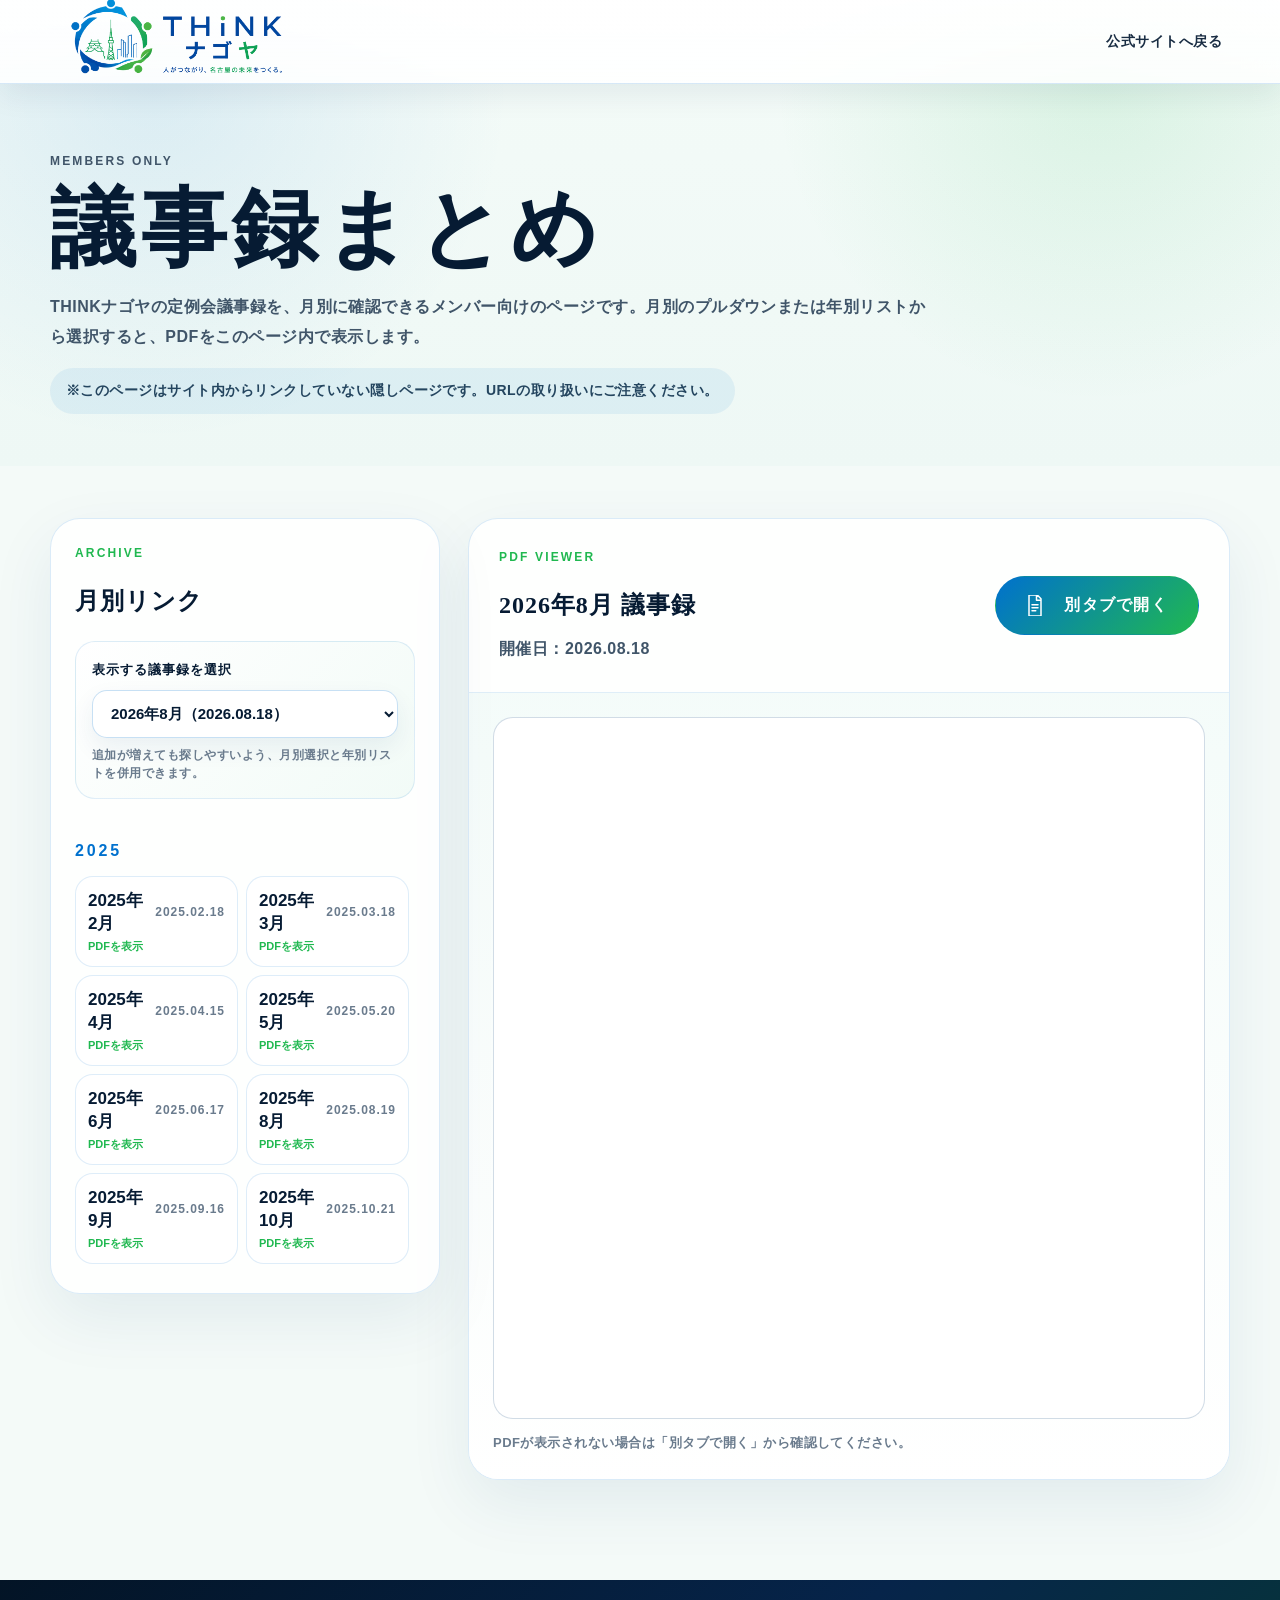
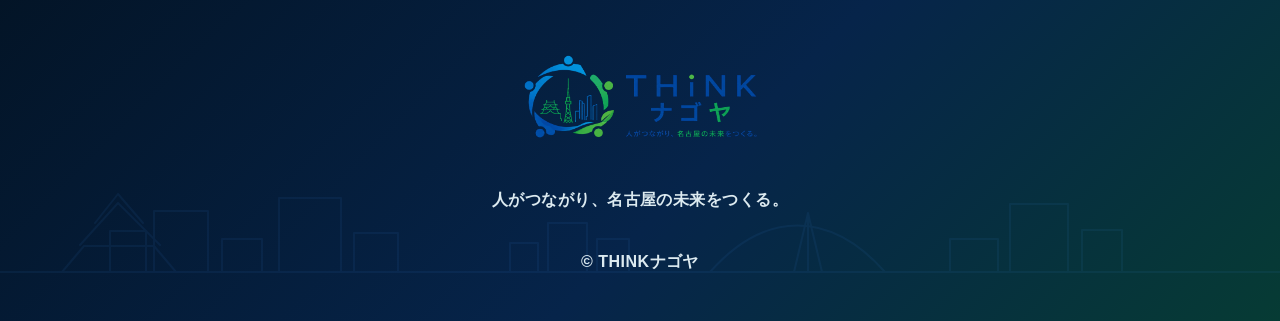
==== members-minutes.html @ 68a004a8 "Add files via upload" ====
<!doctype html>
<html lang="ja">
<head>
  <meta charset="utf-8">
  <meta name="viewport" content="width=device-width, initial-scale=1">
  <title>メンバー専用 議事録まとめ | THINKナゴヤ</title>
  <meta name="description" content="THINKナゴヤ メンバー向けの議事録まとめページです。">
  <meta name="robots" content="noindex, nofollow, noarchive">
  <meta name="format-detection" content="telephone=no">
  <meta name="theme-color" content="#0071ce">
  <link rel="icon" href="assets/img/favicon.png">
  <link rel="apple-touch-icon" href="assets/img/favicon.png">
  <link rel="stylesheet" href="assets/css/style.css">
</head>
<body class="members-minutes-page">
  <header class="site-header" id="top">
    <a href="index.html" class="brand brand--image" aria-label="THINKナゴヤ トップへ">
      <img src="assets/img/logo-horizontal.png" alt="THINKナゴヤ">
    </a>
    <nav class="global-nav global-nav--single" aria-label="メンバー専用ページナビゲーション">
      <a href="index.html">公式サイトへ戻る</a>
    </nav>
  </header>

  <main>
    <section class="minutes-hero section-cream">
      <div class="container">
        <p class="section-kicker">MEMBERS ONLY</p>
        <h1>議事録まとめ</h1>
        <p>THINKナゴヤの定例会議事録を、月別に確認できるメンバー向けのページです。月別のプルダウンまたは年別リストから選択すると、PDFをこのページ内で表示します。</p>
        <p class="minutes-note">※このページはサイト内からリンクしていない隠しページです。URLの取り扱いにご注意ください。</p>
      </div>
    </section>

    <section class="minutes-view section-cream" aria-label="議事録PDF一覧とプレビュー">
      <div class="container minutes-layout">
        <aside class="minutes-sidebar" aria-label="月別議事録リンク">
          <div class="minutes-sidebar__head">
            <p class="section-kicker">ARCHIVE</p>
            <h2>月別リンク</h2>
          </div>
          <div class="minutes-mobile-picker" aria-label="月別議事録選択">
            <label for="minutes-select">表示する議事録を選択</label>
            <select id="minutes-select"></select>
            <p>追加が増えても探しやすいよう、月別選択と年別リストを併用できます。</p>
          </div>
          <div class="minutes-list-scroll"><h2 class="minutes-year">2025</h2><div class="minutes-list"><button class="minutes-card" type="button" data-pdf="assets/docs/minutes/2025-02-think-nagoya-minutes.pdf" data-title="2025年2月" data-date="2025.02.18">
  <span class="minutes-card__month">2025年2月</span>
  <span class="minutes-card__date">2025.02.18</span>
  <span class="minutes-card__cue">PDFを表示</span>
</button><button class="minutes-card" type="button" data-pdf="assets/docs/minutes/2025-03-think-nagoya-minutes.pdf" data-title="2025年3月" data-date="2025.03.18">
  <span class="minutes-card__month">2025年3月</span>
  <span class="minutes-card__date">2025.03.18</span>
  <span class="minutes-card__cue">PDFを表示</span>
</button><button class="minutes-card" type="button" data-pdf="assets/docs/minutes/2025-04-think-nagoya-minutes.pdf" data-title="2025年4月" data-date="2025.04.15">
  <span class="minutes-card__month">2025年4月</span>
  <span class="minutes-card__date">2025.04.15</span>
  <span class="minutes-card__cue">PDFを表示</span>
</button><button class="minutes-card" type="button" data-pdf="assets/docs/minutes/2025-05-think-nagoya-minutes.pdf" data-title="2025年5月" data-date="2025.05.20">
  <span class="minutes-card__month">2025年5月</span>
  <span class="minutes-card__date">2025.05.20</span>
  <span class="minutes-card__cue">PDFを表示</span>
</button><button class="minutes-card" type="button" data-pdf="assets/docs/minutes/2025-06-think-nagoya-minutes.pdf" data-title="2025年6月" data-date="2025.06.17">
  <span class="minutes-card__month">2025年6月</span>
  <span class="minutes-card__date">2025.06.17</span>
  <span class="minutes-card__cue">PDFを表示</span>
</button><button class="minutes-card" type="button" data-pdf="assets/docs/minutes/2025-08-think-nagoya-minutes.pdf" data-title="2025年8月" data-date="2025.08.19">
  <span class="minutes-card__month">2025年8月</span>
  <span class="minutes-card__date">2025.08.19</span>
  <span class="minutes-card__cue">PDFを表示</span>
</button><button class="minutes-card" type="button" data-pdf="assets/docs/minutes/2025-09-think-nagoya-minutes.pdf" data-title="2025年9月" data-date="2025.09.16">
  <span class="minutes-card__month">2025年9月</span>
  <span class="minutes-card__date">2025.09.16</span>
  <span class="minutes-card__cue">PDFを表示</span>
</button><button class="minutes-card" type="button" data-pdf="assets/docs/minutes/2025-10-think-nagoya-minutes.pdf" data-title="2025年10月" data-date="2025.10.21">
  <span class="minutes-card__month">2025年10月</span>
  <span class="minutes-card__date">2025.10.21</span>
  <span class="minutes-card__cue">PDFを表示</span>
</button><button class="minutes-card" type="button" data-pdf="assets/docs/minutes/2025-11-think-nagoya-minutes.pdf" data-title="2025年11月" data-date="2025.11.18">
  <span class="minutes-card__month">2025年11月</span>
  <span class="minutes-card__date">2025.11.18</span>
  <span class="minutes-card__cue">PDFを表示</span>
</button><button class="minutes-card" type="button" data-pdf="assets/docs/minutes/2025-12-think-nagoya-minutes.pdf" data-title="2025年12月" data-date="2025.12.16">
  <span class="minutes-card__month">2025年12月</span>
  <span class="minutes-card__date">2025.12.16</span>
  <span class="minutes-card__cue">PDFを表示</span>
</button></div><h2 class="minutes-year">2026</h2><div class="minutes-list"><button class="minutes-card" type="button" data-pdf="assets/docs/minutes/2026-02-think-nagoya-minutes.pdf" data-title="2026年2月" data-date="2026.02.17">
  <span class="minutes-card__month">2026年2月</span>
  <span class="minutes-card__date">2026.02.17</span>
  <span class="minutes-card__cue">PDFを表示</span>
</button><button class="minutes-card" type="button" data-pdf="assets/docs/minutes/2026-03-think-nagoya-minutes.pdf" data-title="2026年3月" data-date="2026.03.17">
  <span class="minutes-card__month">2026年3月</span>
  <span class="minutes-card__date">2026.03.17</span>
  <span class="minutes-card__cue">PDFを表示</span>
</button><button class="minutes-card" type="button" data-pdf="assets/docs/minutes/2026-04-think-nagoya-minutes.pdf" data-title="2026年4月" data-date="2026.04.21">
  <span class="minutes-card__month">2026年4月</span>
  <span class="minutes-card__date">2026.04.21</span>
  <span class="minutes-card__cue">PDFを表示</span>
</button><button class="minutes-card" type="button" data-pdf="assets/docs/minutes/2026-05-think-nagoya-minutes.pdf" data-title="2026年5月" data-date="2026.05.19">
  <span class="minutes-card__month">2026年5月</span>
  <span class="minutes-card__date">2026.05.19</span>
  <span class="minutes-card__cue">PDFを表示</span>
</button><button class="minutes-card" type="button" data-pdf="assets/docs/minutes/2026-06-think-nagoya-minutes.pdf" data-title="2026年6月" data-date="2026.06.16">
  <span class="minutes-card__month">2026年6月</span>
  <span class="minutes-card__date">2026.06.16</span>
  <span class="minutes-card__cue">PDFを表示</span>
</button><button class="minutes-card" type="button" data-pdf="assets/docs/minutes/2026-07-think-nagoya-minutes.pdf" data-title="2026年7月" data-date="2026.07.21">
  <span class="minutes-card__month">2026年7月</span>
  <span class="minutes-card__date">2026.07.21</span>
  <span class="minutes-card__cue">PDFを表示</span>
</button><button class="minutes-card is-active" type="button" data-pdf="assets/docs/minutes/2026-08-think-nagoya-minutes.pdf" data-title="2026年8月" data-date="2026.08.18">
  <span class="minutes-card__month">2026年8月</span>
  <span class="minutes-card__date">2026.08.18</span>
  <span class="minutes-card__cue">PDFを表示</span>
</button></div></div>
        </aside>

        <section class="minutes-reader" aria-label="議事録PDFプレビュー">
          <div class="minutes-reader__head">
            <div>
              <p class="section-kicker">PDF VIEWER</p>
              <h2 id="minutes-current-title">2026年8月 議事録</h2>
              <p id="minutes-current-date">開催日：2026.08.18</p>
            </div>
            <a class="btn btn-navy btn-pdf" id="minutes-open-pdf" href="assets/docs/minutes/2026-08-think-nagoya-minutes.pdf" target="_blank" rel="noopener">別タブで開く</a>
          </div>
          <div class="minutes-pdf-frame">
            <iframe id="minutes-pdf" src="assets/docs/minutes/2026-08-think-nagoya-minutes.pdf#toolbar=1&navpanes=0&view=FitH" title="2026年8月 議事録PDF" loading="lazy"></iframe>
            <p class="minutes-pdf-frame__fallback">PDFが表示されない場合は「別タブで開く」から確認してください。</p>
          </div>
        </section>
      </div>
    </section>
  </main>

  <footer class="footer footer--centered">
    <div class="container footer__center">
      <a href="index.html" class="brand brand--image brand--footer"><img src="assets/img/logo-horizontal.png" alt="THINKナゴヤ"></a>
      <p class="footer__tagline">人がつながり、名古屋の未来をつくる。</p>
      <p class="footer__copy">© THINKナゴヤ</p>
    </div>
  </footer>

  <script>
    (() => {
      const cards = document.querySelectorAll('.minutes-card');
      const frame = document.getElementById('minutes-pdf');
      const title = document.getElementById('minutes-current-title');
      const date = document.getElementById('minutes-current-date');
      const openLink = document.getElementById('minutes-open-pdf');
      const select = document.getElementById('minutes-select');
      const cardArray = Array.from(cards);

      if (select) {
        cardArray.forEach((card, index) => {
          const option = document.createElement('option');
          option.value = String(index);
          option.textContent = `${card.dataset.title}（${card.dataset.date}）`;
          select.appendChild(option);
        });
      }

      const activate = (card, updateHash = true, scrollToReader = false) => {
        const pdf = card.dataset.pdf;
        const label = card.dataset.title;
        const meetingDate = card.dataset.date;
        cards.forEach((item) => item.classList.remove('is-active'));
        card.classList.add('is-active');
        title.textContent = `${label} 議事録`;
        date.textContent = `開催日：${meetingDate}`;
        frame.src = `${pdf}#toolbar=1&navpanes=0&view=FitH`;
        frame.title = `${label} 議事録PDF`;
        openLink.href = pdf;
        if (select) select.value = String(cardArray.indexOf(card));
        if (updateHash) {
          const key = pdf.match(/(\d{4}-\d{2})/)?.[1] || '';
          if (key) history.replaceState(null, '', `#${key}`);
        }
        if (scrollToReader && window.matchMedia('(max-width: 640px)').matches) {
          document.querySelector('.minutes-reader')?.scrollIntoView({ behavior: 'smooth', block: 'start' });
        }
      };

      cards.forEach((card) => {
        card.addEventListener('click', () => activate(card));
      });

      if (select) {
        select.addEventListener('change', () => {
          const target = cardArray[Number(select.value)];
          if (target) activate(target, true, true);
        });
      }

      const hash = location.hash.replace('#', '');
      if (hash) {
        const target = cardArray.find((card) => card.dataset.pdf.includes(hash));
        if (target) activate(target, false);
      } else {
        const active = document.querySelector('.minutes-card.is-active');
        if (active && select) select.value = String(cardArray.indexOf(active));
      }
    })();
  </script>
</body>
</html>
---- assets/css/style.css ----
:root{
  --navy:#0B1F33;
  --navy-2:#071828;
  --cream:#F7F4EC;
  --paper:#FFFCF4;
  --gold:#C7A45D;
  --gold-2:#A77A31;
  --blue:#1E88A8;
  --green:#3E8F73;
  --ink:#12263A;
  --muted:#637181;
  --line:rgba(199,164,93,.34);
  --shadow:0 24px 70px rgba(11,31,51,.12);
  --radius:22px;
  --font-ja:"Hiragino Mincho ProN","Yu Mincho",YuMincho,"Noto Serif JP",serif;
  --font-sans:"Inter","Hiragino Kaku Gothic ProN","Yu Gothic",Meiryo,sans-serif;
}
*{box-sizing:border-box}
html{scroll-behavior:smooth}
body{margin:0;background:var(--cream);color:var(--ink);font-family:var(--font-sans);line-height:1.8;letter-spacing:.03em;text-rendering:optimizeLegibility}
a{color:inherit;text-decoration:none}img{max-width:100%;display:block}.container{width:min(1180px,calc(100% - 48px));margin-inline:auto}.site-header{position:fixed;top:0;left:0;right:0;z-index:50;height:78px;display:flex;align-items:center;justify-content:space-between;padding:0 clamp(22px,5vw,58px);color:#fff;background:linear-gradient(180deg,rgba(7,24,40,.94),rgba(7,24,40,.72));backdrop-filter:blur(16px);border-bottom:1px solid rgba(199,164,93,.42)}.brand{display:inline-flex;align-items:baseline;gap:4px;font-weight:800;letter-spacing:.08em}.brand__main{font-size:28px}.brand__sub{font-size:25px}.brand--footer .brand__main{font-size:28px}.brand--footer .brand__sub{font-size:25px}.global-nav{display:flex;align-items:center;gap:34px;font-weight:700;font-size:14px}.global-nav a{position:relative;opacity:.92}.global-nav a::after{content:"";position:absolute;left:0;right:0;bottom:-10px;height:1px;background:var(--gold);transform:scaleX(0);transform-origin:left;transition:.3s ease}.global-nav a:hover::after{transform:scaleX(1)}.nav-toggle{display:none;background:none;border:0;padding:0;width:38px;height:30px}.nav-toggle span{display:block;height:2px;background:#fff;margin:7px 0;transition:.3s}.section-dark{background:var(--navy);color:#fff}.section-cream{background:var(--cream)}.hero{position:relative;min-height:720px;display:grid;align-items:center;overflow:hidden;padding-top:78px}.hero::before{content:"";position:absolute;inset:0;background:radial-gradient(circle at 74% 30%,rgba(30,136,168,.25),transparent 34%),linear-gradient(90deg,rgba(7,24,40,.95) 0%,rgba(7,24,40,.86) 38%,rgba(7,24,40,.62) 100%);z-index:1}.hero__visual{position:absolute;inset:80px 0 0 22%;background:url(../img/hero-city.svg) center right/cover no-repeat;opacity:.92;filter:drop-shadow(0 30px 60px rgba(0,0,0,.28))}.hero__inner{position:relative;z-index:2;padding:92px 0 112px}.eyebrow,.section-kicker{color:var(--gold);font-weight:800;letter-spacing:.18em;font-size:12px;text-transform:uppercase;margin:0 0 16px}.hero h1{font-family:var(--font-ja);font-size:clamp(48px,7vw,92px);line-height:1.18;letter-spacing:.08em;margin:0 0 28px;text-shadow:0 10px 40px rgba(0,0,0,.35)}.hero__lead{max-width:640px;color:#E7F0F5;font-weight:700;font-size:17px;margin:0 0 36px}.hero__actions{display:flex;flex-wrap:wrap;gap:18px}.btn{display:inline-flex;align-items:center;justify-content:center;gap:20px;border-radius:6px;min-height:58px;padding:14px 30px;font-weight:800;letter-spacing:.08em;border:1px solid transparent;transition:transform .25s ease,box-shadow .25s ease,background .25s ease}.btn:hover{transform:translateY(-2px);box-shadow:0 18px 38px rgba(0,0,0,.18)}.btn-gold{background:linear-gradient(135deg,#DDBA67,#B98D3F);color:#fff;border-color:rgba(255,255,255,.2)}.btn-outline{color:#fff;border-color:rgba(255,255,255,.45);background:rgba(255,255,255,.03)}.btn-navy{background:var(--navy);color:#fff}.btn-light{background:#fff;color:var(--navy);border-color:rgba(199,164,93,.35)}.about{position:relative;padding:92px 0 64px;overflow:hidden}.about__grid{display:grid;grid-template-columns:1fr 1.06fr;gap:72px;align-items:center}.section-copy h2,.section-heading h2,.contact h2{font-family:var(--font-ja);font-size:clamp(32px,4vw,50px);line-height:1.35;letter-spacing:.07em;margin:0 0 28px;color:var(--navy)}.section-copy p:not(.section-kicker){font-size:17px;margin:0 0 18px;font-weight:600;color:#22384C}.about__diagram{filter:drop-shadow(var(--shadow))}.city-line{width:100%;max-width:1300px;margin:34px auto 0;opacity:.95}.section-heading{text-align:center;margin-bottom:42px;position:relative}.section-heading h2{margin-bottom:0}.section-heading::before,.section-heading::after{content:"";display:inline-block;width:180px;height:1px;background:var(--line);vertical-align:middle;margin:0 28px 12px}.section-heading .section-kicker{display:block}.section-heading--left{text-align:left;margin-bottom:24px}.section-heading--left::before,.section-heading--left::after{display:none}.section-heading--left h2{font-size:36px}.card-grid{display:grid;gap:24px}.card-grid--4{grid-template-columns:repeat(4,1fr)}.card-grid--3{grid-template-columns:repeat(3,1fr)}.issues,.assets,.proposal{padding:58px 0}.issue-card,.asset-card,.theme-card,.report-card,.member-tile,.download-panel{background:rgba(255,252,244,.82);border:1px solid rgba(199,164,93,.28);box-shadow:0 14px 42px rgba(11,31,51,.06)}.issue-card{min-height:230px;border-radius:16px;padding:34px 26px;text-align:center}.issue-card h3,.asset-card h3,.theme-card h3,.report-card h3{font-size:20px;line-height:1.5;margin:18px 0 8px;color:var(--navy);font-weight:900}.issue-card p,.asset-card p,.report-card p,.download-panel p,.member-note{color:#4E5E6F;font-weight:600;margin:0}.icon{width:68px;height:68px;margin:0 auto;border-radius:20px;position:relative;background:linear-gradient(135deg,rgba(30,136,168,.1),rgba(199,164,93,.1));border:1px solid rgba(30,136,168,.24)}.icon::before,.icon::after{content:"";position:absolute}.icon-people::before{width:42px;height:22px;left:12px;top:23px;border:3px solid var(--blue);border-top:0;border-radius:0 0 22px 22px}.icon-people::after{width:10px;height:10px;border-radius:50%;background:var(--blue);left:28px;top:13px;box-shadow:-18px 7px 0 rgba(30,136,168,.75),18px 7px 0 rgba(30,136,168,.75)}.icon-city::before{left:15px;bottom:14px;width:36px;height:42px;background:linear-gradient(90deg,transparent 0 15%,var(--gold) 15% 28%,transparent 28% 39%,var(--gold) 39% 54%,transparent 54% 66%,var(--gold) 66% 82%,transparent 82%);border-bottom:3px solid var(--gold)}.icon-network::before{inset:17px;border:3px solid var(--green);border-radius:50%}.icon-network::after{width:10px;height:10px;border-radius:50%;background:var(--green);left:29px;top:10px;box-shadow:-22px 31px 0 var(--green),22px 31px 0 var(--green),0 43px 0 var(--green)}.icon-chart::before{left:16px;bottom:16px;width:38px;height:34px;border-left:3px solid var(--navy);border-bottom:3px solid var(--navy)}.icon-chart::after{left:19px;top:25px;width:38px;height:20px;border-top:4px solid var(--navy);transform:rotate(-22deg)}.asset-card{border-radius:18px;padding:32px;display:grid;grid-template-columns:120px 1fr;column-gap:24px;align-items:center;min-height:190px}.asset-card p{grid-column:2}.asset-illustration{width:120px;height:96px;grid-row:1/3;position:relative;border-radius:18px;background:rgba(255,255,255,.55)}.asset-illustration::before,.asset-illustration::after{content:"";position:absolute}.castle::before{left:12px;bottom:20px;width:94px;height:42px;border:3px solid var(--gold);border-top:0}.castle::after{left:4px;bottom:56px;width:112px;height:38px;background:linear-gradient(135deg,transparent 0 45%,var(--gold) 46% 50%,transparent 51%),linear-gradient(225deg,transparent 0 45%,var(--gold) 46% 50%,transparent 51%)}.industry::before{left:18px;bottom:18px;width:82px;height:54px;border:3px solid var(--blue);border-top:0}.industry::after{width:44px;height:44px;border:4px solid var(--blue);border-radius:50%;left:38px;bottom:26px;box-shadow:0 0 0 10px rgba(30,136,168,.08)}.waterside::before{left:14px;top:24px;width:86px;height:48px;border:3px solid var(--green);border-bottom:0;border-radius:60px 60px 0 0}.waterside::after{left:8px;bottom:18px;width:104px;height:26px;border-top:4px solid var(--green);border-radius:50%}.theme-row{display:grid;grid-template-columns:repeat(5,1fr);gap:18px}.theme-card{position:relative;min-height:160px;border-radius:14px;padding:22px 20px;overflow:hidden}.theme-card:hover{transform:translateY(-4px);box-shadow:0 22px 60px rgba(11,31,51,.1)}.theme-card__num{color:var(--blue);font-weight:900;font-size:24px}.theme-card:nth-child(2n) .theme-card__num{color:var(--green)}.theme-card:nth-child(3) .theme-card__num{color:var(--gold-2)}.theme-card h3{margin:8px 0 0;font-size:18px}.theme-card__icon{position:absolute;right:18px;bottom:14px;font-size:52px;color:rgba(30,136,168,.17);font-weight:900}.theme-card__arrow{position:absolute;right:18px;top:20px;color:var(--gold);font-size:22px}.download-panel{margin-top:42px;border-radius:var(--radius);padding:34px;display:flex;align-items:center;justify-content:space-between;gap:32px;background:linear-gradient(135deg,#fffdf8,#F4EBD6)}.download-panel h3{font-family:var(--font-ja);font-size:32px;margin:0 0 10px;color:var(--navy)}.download-links{display:flex;flex-wrap:wrap;gap:12px;justify-content:flex-end}.download-links .btn{min-height:48px;padding:10px 18px;font-size:14px}.activity-members{padding:64px 0 90px}.split-grid{display:grid;grid-template-columns:1.2fr .95fr;gap:58px}.text-link{color:var(--gold-2);font-weight:900}.report-grid{display:grid;grid-template-columns:repeat(3,1fr);gap:18px}.report-card{border-radius:16px;overflow:hidden}.report-card h3,.report-card p,.report-card time{padding-inline:18px}.report-card p{font-size:13px;line-height:1.7}.report-card time{display:block;margin:14px 0 18px;color:#8090A0;font-size:12px;font-weight:800}.report-thumb{height:138px;background:#DDEDF2;position:relative;overflow:hidden}.report-thumb::before,.report-thumb::after{content:"";position:absolute}.thumb-meeting::before{inset:18px;background:linear-gradient(135deg,rgba(30,136,168,.22),rgba(62,143,115,.18));border-radius:12px}.thumb-meeting::after{left:30px;top:44px;width:110px;height:56px;border:4px solid var(--blue);border-radius:8px;box-shadow:82px 22px 0 -8px var(--green)}.thumb-city::before{left:24px;bottom:24px;width:210px;height:82px;background:linear-gradient(90deg,rgba(30,136,168,.45),rgba(11,31,51,.2));clip-path:polygon(0 100%,0 50%,12% 50%,12% 18%,24% 18%,24% 60%,36% 60%,36% 0,49% 0,49% 42%,62% 42%,62% 16%,78% 16%,78% 54%,100% 54%,100% 100%)}.thumb-city::after{left:-40px;bottom:10px;width:310px;height:38px;border-top:5px solid rgba(30,136,168,.4);border-radius:50%}.thumb-talk::before{left:26px;top:38px;width:48px;height:48px;border-radius:50%;background:rgba(62,143,115,.52);box-shadow:92px 2px 0 rgba(30,136,168,.38),156px 18px 0 rgba(199,164,93,.42)}.thumb-talk::after{left:72px;top:26px;width:92px;height:36px;border:3px solid var(--green);border-radius:30px}.member-grid{display:grid;grid-template-columns:repeat(4,1fr);gap:12px}.member-tile{border-radius:12px;min-height:118px;display:flex;flex-direction:column;align-items:center;justify-content:center;gap:10px}.member-tile span{width:42px;height:42px;background:linear-gradient(180deg,var(--navy),#224A64);border-radius:50% 50% 42% 42%;position:relative}.member-tile span::after{content:"";position:absolute;width:60px;height:24px;border-radius:24px 24px 0 0;background:inherit;left:50%;top:32px;transform:translateX(-50%)}.member-tile:nth-child(3n) span{background:linear-gradient(180deg,var(--gold),var(--gold-2))}.member-tile:nth-child(4n) span{background:linear-gradient(180deg,var(--green),#246C56)}.member-tile p{position:relative;z-index:1;margin:0;font-size:13px;font-weight:900;color:var(--navy)}.member-note{text-align:center;margin-top:18px;font-size:14px}.contact{position:relative;padding:110px 0;overflow:hidden}.contact::before{content:"";position:absolute;inset:0;background:url(../img/hero-city.svg) center right/cover no-repeat;opacity:.16}.contact__inner{position:relative;z-index:1;max-width:780px}.contact h2{color:#fff}.contact p:not(.section-kicker){color:#DCEAF0;font-weight:700;margin:0 0 30px}.footer{background:var(--navy-2);color:#fff;padding:56px 0 24px;position:relative;overflow:hidden}.footer::before{content:"";position:absolute;left:0;right:0;bottom:34px;height:120px;background:url(../img/line-nagoya.svg) bottom center/cover no-repeat;opacity:.3}.footer__grid,.footer__bottom{position:relative;z-index:1}.footer__grid{display:grid;grid-template-columns:280px 1fr;gap:70px}.footer p{color:#DCEAF0;font-weight:700}.footer__nav{display:grid;grid-template-columns:repeat(4,1fr);gap:28px}.footer__nav h3{font-size:14px;color:#fff;margin:0 0 12px}.footer__nav a{display:block;color:#B9CBD4;font-size:13px;font-weight:700;margin:6px 0}.footer__bottom{margin-top:40px;padding-top:22px;border-top:1px solid rgba(255,255,255,.12);display:flex;align-items:center;justify-content:space-between}.socials{display:flex;gap:12px}.socials a{width:32px;height:32px;border-radius:50%;display:grid;place-items:center;background:rgba(255,255,255,.1);font-weight:900}.reveal{opacity:0;transform:translateY(18px);transition:opacity .65s ease,transform .65s ease}.reveal.is-visible{opacity:1;transform:none}@media (max-width:1040px){.card-grid--4,.theme-row{grid-template-columns:repeat(2,1fr)}.card-grid--3,.about__grid,.split-grid{grid-template-columns:1fr}.report-grid{grid-template-columns:repeat(3,1fr)}.hero__visual{inset:100px -25% 0 22%;opacity:.55}.section-heading::before,.section-heading::after{width:90px}}@media (max-width:820px){.site-header{height:70px}.global-nav{position:fixed;top:70px;left:0;right:0;background:rgba(7,24,40,.97);display:grid;gap:0;padding:18px 24px;transform:translateY(-130%);transition:.3s ease;border-bottom:1px solid rgba(199,164,93,.35)}.global-nav.is-open{transform:translateY(0)}.global-nav a{padding:13px 0}.nav-toggle{display:block}.nav-toggle.is-open span:nth-child(1){transform:translateY(9px) rotate(45deg)}.nav-toggle.is-open span:nth-child(2){opacity:0}.nav-toggle.is-open span:nth-child(3){transform:translateY(-9px) rotate(-45deg)}.hero{min-height:670px}.hero__visual{inset:160px -55% 0 8%;opacity:.38}.hero h1{font-size:48px}.hero__lead{font-size:15px}.section-copy h2,.section-heading h2,.contact h2{font-size:34px}.section-heading::before,.section-heading::after{display:none}.asset-card{grid-template-columns:1fr;text-align:center}.asset-illustration{margin:auto;grid-row:auto}.asset-card p{grid-column:auto}.report-grid,.member-grid{grid-template-columns:repeat(2,1fr)}.footer__grid{grid-template-columns:1fr}.footer__nav{grid-template-columns:repeat(2,1fr)}}@media (max-width:560px){.container{width:min(100% - 32px,1180px)}.brand__main{font-size:22px}.brand__sub{font-size:21px}.hero__actions,.download-panel{display:grid}.card-grid--4,.card-grid--3,.theme-row,.report-grid,.member-grid{grid-template-columns:1fr}.download-panel{padding:24px}.download-links{justify-content:stretch}.download-links .btn{width:100%}.footer__bottom{display:grid;gap:16px}.footer__nav{grid-template-columns:1fr}}

/* ------------------------------------------------------------
   THINKナゴヤ logo-based refresh
   ロゴのブルー/グリーン、人のつながり、都市の循環を主軸に再設計
------------------------------------------------------------ */
:root{
  --navy:#061B33;
  --navy-2:#041424;
  --cream:#F4FAF8;
  --paper:#FFFFFF;
  --gold:#22C767;
  --gold-2:#0071CE;
  --blue:#0071CE;
  --green:#20B850;
  --ink:#0B2542;
  --muted:#5F7386;
  --line:rgba(0,113,206,.22);
  --shadow:0 26px 70px rgba(3,30,58,.14);
}
body{background:linear-gradient(180deg,#F5FBFF 0%,#F4FAF8 48%,#EEF9F1 100%)}
.site-header{height:84px;background:linear-gradient(180deg,rgba(255,255,255,.96),rgba(255,255,255,.88));color:var(--navy);border-bottom:1px solid rgba(0,113,206,.16);box-shadow:0 10px 30px rgba(0,35,75,.08)}
.brand--image{align-items:center;gap:0;line-height:1}.brand--image img{width:236px;height:auto;display:block}.brand--footer img{width:260px}.global-nav{color:var(--navy)}.global-nav a::after{height:2px;background:linear-gradient(90deg,var(--blue),var(--green));border-radius:999px}.nav-toggle span{background:var(--navy)}
.hero{min-height:760px;background:linear-gradient(135deg,#062040 0%,#072E56 48%,#063E3A 100%)}
.hero::before{background:radial-gradient(circle at 73% 28%,rgba(34,199,103,.26),transparent 34%),radial-gradient(circle at 52% 74%,rgba(0,113,206,.30),transparent 38%),linear-gradient(90deg,rgba(3,20,38,.98) 0%,rgba(5,34,61,.90) 42%,rgba(5,34,61,.60) 100%)}
.hero__visual{background-image:url(../img/hero-city.svg);opacity:.78;mix-blend-mode:screen}.hero__inner{padding-top:118px}.hero__logo-mark{width:118px;height:auto;margin:0 0 18px;filter:drop-shadow(0 16px 30px rgba(0,0,0,.25))}.eyebrow,.section-kicker{color:var(--green)}
.hero h1{font-family:var(--font-sans);font-weight:900;letter-spacing:.04em;font-size:clamp(44px,6vw,82px)}
.hero__lead{max-width:680px;color:#EAF8FF}.btn{border-radius:999px}.btn-gold{background:linear-gradient(135deg,var(--blue),#0095E8 48%,var(--green));border-color:rgba(255,255,255,.25)}.btn-outline{border-color:rgba(135,230,244,.55);background:rgba(255,255,255,.06)}.btn-navy{background:linear-gradient(135deg,var(--blue),var(--green))}.btn-light{border-color:rgba(0,113,206,.18);color:var(--blue)}
.section-copy h2,.section-heading h2,.contact h2{font-family:var(--font-sans);font-weight:900;letter-spacing:.03em}.about{background:linear-gradient(180deg,#fff 0%,#F3FBF8 100%)}.about__diagram{background:rgba(255,255,255,.75);border-radius:28px}.section-heading::before,.section-heading::after{background:linear-gradient(90deg,transparent,var(--blue),var(--green),transparent);opacity:.45}
.issue-card,.asset-card,.theme-card,.report-card,.member-tile,.download-panel{background:rgba(255,255,255,.86);border-color:rgba(0,113,206,.15);box-shadow:0 16px 48px rgba(0,63,115,.08);backdrop-filter:blur(8px)}
.issue-card,.asset-card,.theme-card,.report-card{transition:transform .25s ease,box-shadow .25s ease,border-color .25s ease}.issue-card:hover,.asset-card:hover,.report-card:hover{transform:translateY(-4px);box-shadow:0 22px 60px rgba(0,63,115,.12);border-color:rgba(32,184,80,.28)}.icon{border-radius:50%;background:linear-gradient(135deg,rgba(0,113,206,.12),rgba(32,184,80,.12));border-color:rgba(0,113,206,.22)}.icon-city::before{background:linear-gradient(90deg,transparent 0 15%,var(--green) 15% 28%,transparent 28% 39%,var(--green) 39% 54%,transparent 54% 66%,var(--green) 66% 82%,transparent 82%);border-bottom-color:var(--green)}
.asset-illustration{background:linear-gradient(135deg,rgba(0,113,206,.07),rgba(32,184,80,.08))}.theme-card{border-radius:20px}.theme-card__num{color:var(--blue)}.theme-card:nth-child(2n) .theme-card__num,.theme-card:nth-child(3) .theme-card__num{color:var(--green)}.theme-card__arrow{color:var(--green)}.theme-card__icon{color:rgba(0,113,206,.14)}.download-panel{background:linear-gradient(135deg,#FFFFFF,#EAF9F2 52%,#E9F6FF)}.text-link{color:var(--blue)}
.member-tile span{background:linear-gradient(180deg,var(--blue),#004A9C)}.member-tile:nth-child(3n) span{background:linear-gradient(180deg,var(--green),#168A43)}.member-tile:nth-child(4n) span{background:linear-gradient(180deg,#07A8E8,var(--blue))}.footer{background:linear-gradient(135deg,#031426 0%,#06244A 55%,#063B34 100%)}.footer::before{filter:hue-rotate(80deg);opacity:.22}.contact{background:linear-gradient(135deg,#061B33,#063F56 60%,#07513B)}.contact::before{opacity:.20}.footer__nav a:hover{color:#B8FFE0}
@media (max-width:820px){.site-header{height:74px}.global-nav{top:74px;background:rgba(255,255,255,.98);color:var(--navy);border-bottom:1px solid rgba(0,113,206,.14);box-shadow:0 18px 38px rgba(0,35,75,.12)}.brand--image img{width:190px}.hero{min-height:720px}.hero__logo-mark{width:94px}.hero h1{font-size:40px}}
@media (max-width:560px){.brand--image img{width:166px}.brand--footer img{width:220px}.hero h1{font-size:34px}.hero__inner{padding-top:84px}.hero__logo-mark{width:82px}}

/* Revised: proposal download CTA only */
.download-links--single{min-width:260px}
.btn-pdf::before{content:"";width:18px;height:22px;display:inline-block;background:currentColor;mask:url("data:image/svg+xml,%3Csvg xmlns='http://www.w3.org/2000/svg' viewBox='0 0 24 28'%3E%3Cpath d='M4 0h11l5 5v23H4zM14 1v6h6M8 13h8M8 17h8M8 21h5' fill='none' stroke='black' stroke-width='2' stroke-linecap='round' stroke-linejoin='round'/%3E%3C/svg%3E") center/contain no-repeat;-webkit-mask:url("data:image/svg+xml,%3Csvg xmlns='http://www.w3.org/2000/svg' viewBox='0 0 24 28'%3E%3Cpath d='M4 0h11l5 5v23H4zM14 1v6h6M8 13h8M8 17h8M8 21h5' fill='none' stroke='black' stroke-width='2' stroke-linecap='round' stroke-linejoin='round'/%3E%3C/svg%3E") center/contain no-repeat}
@media (max-width:560px){.download-links--single{min-width:0}}


/* members accordion revision */
.members-section{padding:72px 0 96px}.members-panel{background:linear-gradient(135deg,rgba(255,255,255,.92),rgba(234,250,246,.86) 52%,rgba(234,247,255,.92));border:1px solid rgba(0,113,206,.16);box-shadow:0 24px 70px rgba(0,63,115,.08);border-radius:28px;padding:clamp(28px,5vw,56px);overflow:hidden}.members-panel__head{display:grid;grid-template-columns:1fr auto;gap:32px;align-items:center}.members-panel__head h2{font-family:var(--font-ja);font-size:clamp(36px,5vw,58px);line-height:1.22;letter-spacing:.07em;margin:0 0 18px;color:var(--navy)}.members-panel__head p:not(.section-kicker){max-width:720px;color:#405569;font-weight:700;margin:0}.member-accordion__toggle{appearance:none;border:0;border-radius:999px;padding:18px 24px 18px 28px;min-width:230px;display:inline-flex;align-items:center;justify-content:center;gap:16px;color:#fff;background:linear-gradient(135deg,var(--blue),var(--green));font-weight:900;letter-spacing:.05em;box-shadow:0 18px 42px rgba(0,113,206,.18);cursor:pointer;transition:transform .25s ease,box-shadow .25s ease}.member-accordion__toggle:hover{transform:translateY(-2px);box-shadow:0 22px 52px rgba(0,113,206,.24)}.member-accordion__toggle i{width:18px;height:18px;position:relative;display:inline-block}.member-accordion__toggle i::before,.member-accordion__toggle i::after{content:"";position:absolute;background:#fff;border-radius:999px;left:0;right:0;top:8px;height:2px}.member-accordion__toggle i::after{transform:rotate(90deg);transition:transform .25s ease}.member-accordion__toggle[aria-expanded="true"] i::after{transform:rotate(0deg)}.member-accordion{margin-top:34px;padding-top:30px;border-top:1px solid rgba(0,113,206,.14)}.member-accordion__intro{display:flex;flex-wrap:wrap;align-items:baseline;gap:12px;margin-bottom:18px;color:var(--navy)}.member-accordion__intro strong{font-size:20px}.member-accordion__intro span{color:#607284;font-weight:800}.member-list{list-style:none;margin:0;padding:0;display:grid;grid-template-columns:repeat(2,minmax(0,1fr));gap:12px}.member-list li{display:grid;grid-template-columns:140px 1fr;gap:18px;align-items:center;background:rgba(255,255,255,.78);border:1px solid rgba(0,113,206,.12);border-radius:16px;padding:16px 18px;box-shadow:0 12px 30px rgba(0,63,115,.05)}.member-name{font-weight:900;color:var(--navy);font-size:17px;white-space:nowrap}.member-role{color:#465A6D;font-weight:700;line-height:1.55}.member-pdf-link{display:inline-flex;margin-top:24px;color:var(--blue);font-weight:900}.split-grid,.report-grid,.report-card,.report-thumb{ }@media (max-width:860px){.members-panel__head{grid-template-columns:1fr}.member-accordion__toggle{width:100%}.member-list{grid-template-columns:1fr}.member-list li{grid-template-columns:1fr;gap:4px}}@media (max-width:560px){.members-section{padding:48px 0 72px}.members-panel{padding:24px 18px;border-radius:22px}.member-list li{padding:14px}}


/* redline revisions 2026-07-19 */
.global-nav{gap:28px}
.hero__inner{padding-bottom:132px}
.hero__lead{margin-bottom:0}
.about__diagram{padding:0;background:transparent;border-radius:28px;filter:drop-shadow(0 24px 70px rgba(0,63,115,.10))}
.about__diagram img{width:100%;border-radius:24px}
.issues{padding:76px 0 70px}
.issue-card{min-height:245px;padding:34px 22px}
.issue-card p{font-size:14px;line-height:1.8;text-align:left}
.proposal{padding-top:70px}.theme-row{align-items:stretch}.theme-card{min-height:150px;padding:22px 20px}.download-panel{margin-top:30px;padding:30px 34px;align-items:center}.download-links--single{min-width:220px}.download-links--single .btn{min-width:190px}
.member-pdf-link{display:none!important}
.members-section{padding-top:68px}
.contact{display:none!important}
.footer--centered{padding:58px 0 28px;text-align:center}.footer--centered::before{background-position:center bottom}.footer__center{display:flex;flex-direction:column;align-items:center;gap:18px}.footer__tagline{max-width:560px;margin:0 auto;color:#DCEEFF;font-weight:800}.footer__sitemap{display:flex;flex-wrap:wrap;justify-content:center;gap:16px 28px;margin-top:12px;padding-top:22px;border-top:1px solid rgba(255,255,255,.16);width:min(780px,100%)}.footer__sitemap a{color:#EAF8FF;font-weight:800;font-size:14px}.footer__sitemap a:hover{color:#B8FFE0}.footer__bottom--center{display:flex;justify-content:center;padding-top:24px}.footer__bottom--center .socials{display:none}
@media (max-width:900px){.download-panel{flex-direction:column;align-items:flex-start}.download-links--single{width:100%;justify-content:flex-start}.footer__sitemap{gap:12px 18px}}
@media (max-width:560px){.hero__inner{padding-bottom:96px}.issue-card p{text-align:center}.download-links--single .btn{width:100%}.footer--centered{padding-top:42px}.footer__sitemap{display:grid;grid-template-columns:1fr 1fr}.about__diagram img{border-radius:18px}}


/* Download panel balance fix (2026-07-19) */
.download-panel{
  display:grid;
  grid-template-columns:minmax(0,1fr) auto;
  align-items:center;
  gap:clamp(24px,4vw,72px);
  padding:clamp(30px,3.6vw,44px) clamp(28px,4vw,56px);
  min-height:190px;
}
.download-panel__content{
  max-width:760px;
}
.download-panel__content .section-kicker{
  margin-bottom:14px;
}
.download-panel h3{
  margin:0 0 14px;
  font-size:clamp(34px,3.1vw,56px);
  line-height:1.28;
}
.download-panel__content p:last-child{
  max-width:680px;
  font-size:clamp(16px,1.35vw,18px);
  line-height:1.75;
}
.download-panel__action{
  justify-self:end;
  align-self:center;
  display:flex;
  justify-content:flex-end;
}
.download-links--single{
  min-width:auto;
}
.download-links--single .btn{
  min-width:270px;
  min-height:64px;
  padding:16px 28px;
  border-radius:999px;
  box-shadow:0 16px 36px rgba(0,113,206,.18);
  font-size:15px;
  letter-spacing:.04em;
}
.download-links--single .btn-pdf::before{
  width:20px;
  height:24px;
}
@media (max-width:900px){
  .download-panel{
    grid-template-columns:1fr;
    align-items:flex-start;
  }
  .download-panel__action{
    justify-self:start;
    justify-content:flex-start;
  }
}
@media (max-width:560px){
  .download-panel{
    padding:24px 20px;
    min-height:auto;
    gap:18px;
  }
  .download-panel__content p:last-child{
    line-height:1.65;
  }
  .download-links--single .btn{
    width:100%;
    min-width:0;
    min-height:58px;
  }
}


/* Hero artwork integration (2026-07-19) */
.hero{
  min-height:auto;
  padding-top:78px;
  background:#071828;
}
.hero::before{
  display:none;
}
.hero__desktop-artwork{
  display:block;
  width:100%;
}
.hero__desktop-artwork img{
  width:100%;
  height:auto;
  display:block;
}
.hero__mobile-fallback{
  display:none;
  position:relative;
  min-height:680px;
  overflow:hidden;
}
.hero__mobile-fallback::before{
  content:"";
  position:absolute;
  inset:0;
  background:radial-gradient(circle at 74% 30%,rgba(30,136,168,.25),transparent 34%),linear-gradient(90deg,rgba(7,24,40,.95) 0%,rgba(7,24,40,.86) 38%,rgba(7,24,40,.62) 100%);
  z-index:1;
}
.hero__mobile-fallback .hero__visual{
  position:absolute;
  inset:80px 0 0 22%;
  background:url(../img/hero-city.svg) center right/cover no-repeat;
  opacity:.92;
  filter:drop-shadow(0 30px 60px rgba(0,0,0,.28));
}
.hero__mobile-fallback .hero__inner{
  position:relative;
  z-index:2;
  padding:92px 0 112px;
}
@media (max-width:820px){
  .hero{
    padding-top:70px;
  }
  .hero__desktop-artwork{
    display:none;
  }
  .hero__mobile-fallback{
    display:grid;
    align-items:center;
  }
}
@media (max-width:560px){
  .hero__mobile-fallback{
    min-height:620px;
  }
}


/* Official LINE registration buttons (2026-07-28) */
.hero__desktop-artwork{
  position:relative;
}
.line-button{
  display:inline-flex;
  align-items:center;
  justify-content:center;
  gap:12px;
  min-height:54px;
  padding:14px 24px;
  border-radius:999px;
  color:#fff;
  background:linear-gradient(135deg,#0071CE 0%,#00B84F 100%);
  box-shadow:0 16px 36px rgba(0,184,79,.25), inset 0 1px 0 rgba(255,255,255,.18);
  font-weight:900;
  letter-spacing:.04em;
  line-height:1;
  transition:transform .25s ease, box-shadow .25s ease, filter .25s ease;
  white-space:nowrap;
}
.line-button:hover{
  transform:translateY(-2px);
  filter:saturate(1.08);
  box-shadow:0 20px 44px rgba(0,184,79,.32), inset 0 1px 0 rgba(255,255,255,.2);
}
.line-button__icon{
  display:inline-flex;
  align-items:center;
  justify-content:center;
  width:42px;
  height:26px;
  border-radius:7px;
  background:#fff;
  color:#00B84F;
  font-size:10px;
  font-family:Arial, sans-serif;
  font-weight:900;
  letter-spacing:0;
}
.line-button--hero{
  position:absolute;
  left:5.2%;
  bottom:13.8%;
  z-index:3;
  font-size:15px;
  min-width:238px;
}
.line-button--mobile{
  margin-top:28px;
  min-width:240px;
}
.line-button--footer{
  margin-top:28px;
  min-width:260px;
}
@media (max-width:1180px){
  .line-button--hero{
    bottom:9%;
    min-height:48px;
    padding:12px 20px;
    font-size:13px;
  }
  .line-button__icon{
    width:38px;
    height:24px;
  }
}
@media (max-width:820px){
  .line-button--hero{
    display:none;
  }
  .line-button--mobile{
    display:inline-flex;
  }
}
@media (max-width:560px){
  .line-button--mobile,
  .line-button--footer{
    width:100%;
    min-width:0;
  }
}


/* Footer official LINE description */
.footer-line-info{
  margin-top:30px;
  text-align:center;
  max-width:520px;
  margin-inline:auto;
}
.footer-line-info h3{
  margin:0 0 10px;
  color:#fff;
  font-size:clamp(20px,2.2vw,28px);
  line-height:1.35;
  letter-spacing:.06em;
  font-weight:900;
}
.footer-line-info p{
  margin:0;
  color:#DCEAF0;
  font-size:15px;
  line-height:1.8;
  font-weight:700;
}
.line-button--footer{
  margin-top:18px;
}
@media (max-width:560px){
  .footer-line-info{
    margin-top:24px;
  }
  .footer-line-info p{
    font-size:14px;
  }
}


/* Issues illustration enhancement */
.issue-card{
  min-height: 430px;
  padding: 18px 22px 26px;
  text-align:left;
  display:flex;
  flex-direction:column;
}
.issue-illustration{
  height: 170px;
  display:flex;
  align-items:center;
  justify-content:center;
  margin: 4px 0 14px;
}
.issue-illustration img{
  width:100%;
  height:100%;
  object-fit:contain;
  filter: drop-shadow(0 10px 24px rgba(0,63,115,.08));
}
.issue-card h3{
  margin: 0 0 10px;
  text-align:center;
  font-size: 18px;
  line-height:1.45;
}
.issue-card p{
  font-size:14px;
  line-height:1.85;
  margin-top:auto;
}
@media (max-width:1040px){
  .issue-card{min-height:400px;}
  .issue-illustration{height:160px;}
}
@media (max-width:560px){
  .issue-card{min-height:auto;padding:18px 18px 24px;}
  .issue-illustration{height:150px;margin-bottom:10px;}
  .issue-card h3{font-size:17px;}
  .issue-card p{text-align:left;}
}


/* Issues card compact balance fix (2026-07-29) */
.card-grid--4{
  align-items: stretch;
}
.issue-card{
  min-height: auto !important;
  padding: 24px 22px 26px !important;
  gap: 14px;
  display: flex;
  flex-direction: column;
  justify-content: flex-start;
}
.issue-illustration{
  height: 136px !important;
  margin: 0 0 2px !important;
  display:flex;
  align-items:center;
  justify-content:center;
}
.issue-illustration img{
  width: 100%;
  height: 100%;
  object-fit: contain;
  filter: drop-shadow(0 10px 20px rgba(0,63,115,.08));
}
.issue-card h3{
  margin: 2px 0 4px !important;
  min-height: 58px;
  display:flex;
  align-items:center;
  justify-content:center;
  text-align:center;
}
.issue-card p{
  margin: 0 !important;
  font-size: 14px;
  line-height: 1.78;
  text-align:left;
}
@media (max-width:1040px){
  .issue-illustration{height:150px !important;}
  .issue-card h3{min-height:auto;}
}
@media (max-width:560px){
  .issue-card{padding:22px 18px 24px !important; gap:10px;}
  .issue-illustration{height:138px !important;}
  .issue-card h3{min-height:auto;}
}


/* Asset cards illustration update */
.asset-card{
  border-radius:22px;
  padding:26px 24px 28px !important;
  display:flex !important;
  flex-direction:column;
  align-items:center;
  text-align:center;
  min-height:430px;
  gap:12px;
}
.asset-illustration{
  width:100%;
  max-width:260px;
  height:164px;
  display:flex;
  align-items:center;
  justify-content:center;
  margin-bottom:2px;
  border-radius:0;
  background:none !important;
  box-shadow:none;
}
.asset-illustration::before,
.asset-illustration::after{
  display:none !important;
}
.asset-illustration img{
  width:100%;
  height:100%;
  object-fit:contain;
  filter: drop-shadow(0 10px 20px rgba(0,63,115,.08));
}
.asset-card h3{
  margin:0;
  font-size:18px;
  line-height:1.45;
}
.asset-card p{
  grid-column:auto !important;
  margin:0;
  font-size:14px;
  line-height:1.85;
  text-align:left;
}
@media (max-width:1040px){
  .asset-card{
    min-height:auto;
  }
}
@media (max-width:820px){
  .asset-card{
    padding:24px 20px 26px !important;
  }
  .asset-illustration{
    height:156px;
  }
}
@media (max-width:560px){
  .asset-card{
    gap:10px;
  }
  .asset-illustration{
    max-width:240px;
    height:148px;
  }
  .asset-card h3{
    font-size:15px;
  }
}


/* Asset cards whitespace tightening */
.asset-card{
  min-height: 0 !important;
  padding: 22px 22px 24px !important;
  gap: 8px;
  justify-content: flex-start;
}
.asset-illustration{
  max-width: 238px;
  height: 132px;
  margin-bottom: 0;
}
.asset-card h3{
  margin: 0 0 4px;
  font-size: 17px;
  line-height: 1.5;
}
.asset-card p{
  font-size: 14px;
  line-height: 1.7;
}
@media (max-width: 820px){
  .asset-card{
    padding: 20px 18px 22px !important;
    gap: 8px;
  }
  .asset-illustration{
    max-width: 220px;
    height: 124px;
  }
}
@media (max-width: 560px){
  .asset-card{
    padding: 18px 16px 20px !important;
    gap: 6px;
  }
  .asset-illustration{
    max-width: 210px;
    height: 118px;
  }
  .asset-card h3{
    font-size: 16px;
  }
  .asset-card p{
    line-height: 1.65;
  }
}


/* Proposal visual card update */
.theme-row--visual{
  grid-template-columns: repeat(5, minmax(0, 1fr));
  gap: 22px;
}
.theme-card--visual{
  min-height: 245px;
  padding: 22px 20px 24px;
  display:flex;
  flex-direction:column;
  justify-content:flex-start;
  gap:10px;
  border-radius:22px;
  background:linear-gradient(180deg,rgba(255,255,255,.94),rgba(255,255,255,.86));
}
.theme-card--visual .theme-card__num{
  font-size:30px;
  line-height:1;
}
.theme-card__visual{
  height:96px;
  display:flex;
  align-items:center;
  justify-content:center;
  margin: 2px 0 4px;
}
.theme-card__visual img{
  width:100%;
  height:100%;
  object-fit:contain;
  filter: drop-shadow(0 10px 20px rgba(0,63,115,.08));
}
.theme-card--visual h3{
  margin:0;
  font-size:17px;
  line-height:1.55;
  letter-spacing:.03em;
}
.theme-card--visual .theme-card__arrow{
  top:22px;
  right:22px;
  font-size:24px;
}
@media (max-width:1040px){
  .theme-row--visual{grid-template-columns:repeat(2,1fr);}
  .theme-card--visual{min-height:220px;}
  .theme-card__visual{height:110px;}
}
@media (max-width:560px){
  .theme-row--visual{grid-template-columns:1fr;}
  .theme-card--visual{min-height:auto;padding:20px 18px;}
  .theme-card__visual{height:120px;}
}


/* Proposal cards: apply user-provided individual illustrations */
.theme-row--visual{
  align-items: stretch;
}
.theme-card--visual{
  min-height: 336px;
  padding: 20px 18px 18px;
  gap: 8px;
  overflow: hidden;
}
.theme-card--visual .theme-card__num{
  order: 1;
  font-size: 32px;
  margin-bottom: 2px;
}
.theme-card--visual h3{
  order: 2;
  min-height: 60px;
  display: flex;
  align-items: center;
  margin: 0;
  font-size: 17px;
  line-height: 1.45;
}
.theme-card__visual{
  order: 3;
  height: 196px;
  margin: 6px -16px -6px;
  display: flex;
  align-items: center;
  justify-content: center;
}
.theme-card__visual img{
  width: 100%;
  height: 100%;
  object-fit: contain;
  transform: scale(1.42);
  transform-origin: center bottom;
}
.theme-card--visual:nth-child(1) .theme-card__visual img{transform: scale(1.44);}
.theme-card--visual:nth-child(2) .theme-card__visual img{transform: scale(1.48);}
.theme-card--visual:nth-child(3) .theme-card__visual img{transform: scale(1.52);}
.theme-card--visual:nth-child(4) .theme-card__visual img{transform: scale(1.46);}
.theme-card--visual:nth-child(5) .theme-card__visual img{transform: scale(1.38);}
.theme-card--visual .theme-card__arrow{
  top: 24px;
  right: 18px;
}
@media (max-width:1040px){
  .theme-card--visual{min-height: 318px;}
  .theme-card__visual{height: 205px; margin: 10px -12px -8px;}
}
@media (max-width:560px){
  .theme-card--visual{
    min-height: auto;
    padding: 18px 16px 16px;
  }
  .theme-card--visual h3{
    min-height: auto;
  }
  .theme-card__visual{
    height: 200px;
    margin: 12px -10px -4px;
  }
  .theme-card__visual img{
    transform: scale(1.35);
  }
  .theme-card--visual:nth-child(1) .theme-card__visual img,
  .theme-card--visual:nth-child(2) .theme-card__visual img,
  .theme-card--visual:nth-child(3) .theme-card__visual img,
  .theme-card--visual:nth-child(4) .theme-card__visual img,
  .theme-card--visual:nth-child(5) .theme-card__visual img{transform: scale(1.35);}
}


/* Embedded PDF viewer */
.pdf-viewer{
  margin-top: 24px;
  border: 1px solid rgba(0,113,206,.18);
  border-radius: 24px;
  overflow: hidden;
  background: linear-gradient(135deg,#FFFFFF,#F1FAF6 56%,#EFF8FF);
  box-shadow: 0 18px 54px rgba(0,63,115,.08);
}
.pdf-viewer iframe{
  width: 100%;
  height: min(78vh, 820px);
  min-height: 560px;
  border: 0;
  display: block;
  background: #fff;
}
.pdf-viewer__fallback{
  margin: 0;
  padding: 12px 18px 16px;
  color: #4E5E6F;
  font-size: 13px;
  font-weight: 700;
  text-align: center;
}
.pdf-viewer__fallback a{
  color: var(--blue);
  text-decoration: underline;
  text-underline-offset: 3px;
}
@media (max-width: 820px){
  .pdf-viewer iframe{
    height: 68vh;
    min-height: 460px;
  }
}
@media (max-width: 560px){
  .pdf-viewer{
    border-radius: 18px;
  }
  .pdf-viewer iframe{
    height: 62vh;
    min-height: 380px;
  }
}


/* PDF viewer integrated inside download panel */
.download-panel--embedded{
  display:flex !important;
  flex-direction:column;
  align-items:stretch;
  gap:22px;
  padding:clamp(26px,3.5vw,46px) !important;
}
.download-panel__content--full{
  max-width:none !important;
  text-align:left;
}
.download-panel__content--full p:last-child{
  max-width:none;
}
.pdf-viewer--in-panel{
  margin:0;
  width:100%;
  border-radius:18px;
  overflow:hidden;
  border:1px solid rgba(0,113,206,.18);
  box-shadow:0 16px 40px rgba(0,63,115,.10);
  background:#fff;
}
.pdf-viewer--in-panel iframe{
  width:100%;
  height:min(76vh,820px);
  min-height:560px;
  border:0;
  display:block;
}
.download-panel__action--bottom{
  justify-self:auto !important;
  align-self:center !important;
  justify-content:center !important;
  width:100%;
  padding-top:2px;
}
.download-panel__action--bottom .btn{
  min-width:260px;
}
@media (max-width:820px){
  .pdf-viewer--in-panel iframe{
    height:70vh;
    min-height:460px;
  }
}
@media (max-width:560px){
  .download-panel--embedded{
    padding:22px 16px !important;
    gap:16px;
  }
  .pdf-viewer--in-panel{
    border-radius:14px;
  }
  .pdf-viewer--in-panel iframe{
    height:66vh;
    min-height:390px;
  }
  .download-panel__action--bottom .btn{
    width:100%;
    min-width:0;
  }
}


/* YouTube embed inside download panel */
.youtube-viewer--in-panel{
  width:100%;
  border-radius:18px;
  overflow:hidden;
  border:1px solid rgba(0,113,206,.18);
  box-shadow:0 16px 40px rgba(0,63,115,.10);
  background:#071828;
  aspect-ratio:16 / 9;
}
.youtube-viewer--in-panel iframe{
  width:100%;
  height:100%;
  border:0;
  display:block;
}
@media (max-width:560px){
  .youtube-viewer--in-panel{
    border-radius:14px;
  }
}


/* YouTube fallback link */
.youtube-fallback{
  margin: 10px 0 26px;
  text-align: right;
  color: #4E5E6F;
  font-size: 14px;
  font-weight: 700;
}
.youtube-fallback a{
  color: var(--blue);
  text-decoration: underline;
  text-underline-offset: 3px;
}
@media (max-width: 560px){
  .youtube-fallback{
    text-align: left;
    margin-bottom: 20px;
  }
}


/* YouTube stable link card: iframe removed to avoid YouTube Error 153 */
.youtube-viewer--in-panel,
.youtube-fallback{
  display:none !important;
}
.youtube-card--in-panel{
  position:relative;
  display:block;
  width:100%;
  aspect-ratio:16/9;
  border-radius:18px;
  overflow:hidden;
  border:1px solid rgba(0,113,206,.18);
  box-shadow:0 16px 40px rgba(0,63,115,.10);
  background:linear-gradient(135deg,#08243b,#0b725c);
}
.youtube-card--in-panel img{
  width:100%;
  height:100%;
  object-fit:cover;
  display:block;
  filter:saturate(1.05) contrast(.96);
}
.youtube-card--in-panel::before{
  content:"";
  position:absolute;
  inset:0;
  background:linear-gradient(90deg,rgba(7,24,40,.72),rgba(7,24,40,.24) 52%,rgba(7,24,40,.52));
  z-index:1;
}
.youtube-card__overlay{
  position:absolute;
  inset:0;
  z-index:2;
  display:flex;
  flex-direction:column;
  align-items:center;
  justify-content:center;
  gap:14px;
  color:#fff;
  font-weight:900;
  letter-spacing:.06em;
  text-align:center;
}
.youtube-card__play{
  width:82px;
  height:82px;
  border-radius:50%;
  background:linear-gradient(135deg,var(--blue),var(--green));
  box-shadow:0 18px 42px rgba(0,63,115,.32);
  position:relative;
}
.youtube-card__play::after{
  content:"";
  position:absolute;
  left:33px;
  top:25px;
  width:0;
  height:0;
  border-top:16px solid transparent;
  border-bottom:16px solid transparent;
  border-left:24px solid #fff;
}
.youtube-card__label{
  display:inline-flex;
  align-items:center;
  justify-content:center;
  min-height:46px;
  padding:0 22px;
  border-radius:999px;
  background:rgba(255,255,255,.14);
  border:1px solid rgba(255,255,255,.34);
  backdrop-filter:blur(8px);
}
.youtube-card--in-panel:hover .youtube-card__play{
  transform:scale(1.05);
}
@media (max-width:560px){
  .youtube-card--in-panel{
    border-radius:14px;
  }
  .youtube-card__play{
    width:64px;
    height:64px;
  }
  .youtube-card__play::after{
    left:26px;
    top:20px;
    border-top-width:12px;
    border-bottom-width:12px;
    border-left-width:19px;
  }
  .youtube-card__label{
    min-height:40px;
    padding:0 16px;
    font-size:13px;
  }
}


/* YouTube compact embed (re-enabled by request) */
.youtube-viewer--compact{
  display:block !important;
  width:min(100%, 760px);
  margin:0 auto;
  aspect-ratio:16 / 9;
  align-self:center;
}
.youtube-viewer--compact iframe{
  width:100%;
  height:100%;
  display:block;
}
.youtube-fallback{
  display:block !important;
  width:min(100%, 760px);
  margin:8px auto 4px;
  text-align:right;
}
.youtube-card--in-panel{
  display:none !important;
}
@media (max-width:560px){
  .youtube-viewer--compact,
  .youtube-fallback{
    width:100%;
  }
  .youtube-fallback{
    text-align:left;
  }
}


/* Event information section */
.event-section{
  padding: 34px 0 64px;
}
.event-panel{
  border-radius: 28px;
  padding: clamp(24px, 3vw, 38px);
  background: linear-gradient(135deg, rgba(255,255,255,.9), rgba(234,249,242,.72) 54%, rgba(233,246,255,.86));
  border: 1px solid rgba(0,113,206,.16);
  box-shadow: 0 18px 54px rgba(0,63,115,.08);
}
.event-panel__head{
  margin-bottom: 22px;
}
.event-panel__head h2{
  margin: 0 0 10px;
  color: var(--navy);
  font-family: var(--font-ja);
  font-size: clamp(30px, 3.5vw, 46px);
  line-height: 1.35;
  letter-spacing: .06em;
}
.event-panel__head p:not(.section-kicker){
  margin: 0;
  color: #4E5E6F;
  font-weight: 700;
  line-height: 1.8;
}
.event-banner{
  display: block;
  position: relative;
  overflow: hidden;
  border-radius: 22px;
  border: 1px solid rgba(0,113,206,.18);
  background: #fff;
  box-shadow: 0 18px 48px rgba(0,63,115,.12);
  transition: transform .25s ease, box-shadow .25s ease, border-color .25s ease;
}
.event-banner::after{
  content: "Peatixで詳細を見る →";
  position: absolute;
  right: 18px;
  bottom: 18px;
  display: inline-flex;
  align-items: center;
  justify-content: center;
  min-height: 46px;
  padding: 0 20px;
  border-radius: 999px;
  color: #fff;
  font-weight: 900;
  letter-spacing: .04em;
  background: linear-gradient(135deg, var(--blue), var(--green));
  box-shadow: 0 14px 34px rgba(0,113,206,.22);
}
.event-banner:hover{
  transform: translateY(-4px);
  box-shadow: 0 26px 68px rgba(0,63,115,.16);
  border-color: rgba(32,184,80,.35);
}
.event-banner img{
  width: 100%;
  height: auto;
  display: block;
}
@media (max-width: 820px){
  .event-section{
    padding: 24px 0 54px;
  }
  .event-panel{
    border-radius: 22px;
    padding: 22px;
  }
  .event-banner{
    border-radius: 18px;
  }
  .event-banner::after{
    right: 12px;
    bottom: 12px;
    min-height: 40px;
    padding: 0 14px;
    font-size: 12px;
  }
}
@media (max-width: 560px){
  .event-panel{
    padding: 18px;
  }
  .event-panel__head{
    margin-bottom: 16px;
  }
  .event-banner::after{
    position: static;
    width: calc(100% - 24px);
    margin: 12px;
  }
}


/* Event ended / report preview update */
.event-panel--report{
  position:relative;
}
.event-panel__head--report{
  display:flex;
  align-items:flex-end;
  justify-content:space-between;
  gap:24px;
}
.event-status{
  display:inline-flex;
  align-items:center;
  justify-content:center;
  margin-right:.55em;
  padding:.2em .7em;
  border-radius:999px;
  background:rgba(32,184,80,.12);
  color:var(--green);
  border:1px solid rgba(32,184,80,.32);
  font-size:.86em;
  font-weight:900;
  white-space:nowrap;
}
.event-banner--ended::before{
  content:"開催終了・実施レポート公開中";
  position:absolute;
  left:18px;
  top:18px;
  z-index:2;
  display:inline-flex;
  align-items:center;
  justify-content:center;
  min-height:42px;
  padding:0 18px;
  border-radius:999px;
  background:rgba(7,24,40,.86);
  color:#fff;
  font-weight:900;
  letter-spacing:.05em;
  backdrop-filter:blur(8px);
}
.event-banner--ended::after{
  content:"実施レポートを読む →";
}
.event-report-preview{
  display:grid;
  grid-template-columns:repeat(3,minmax(0,1fr));
  gap:14px;
  margin-top:18px;
  align-items:stretch;
}
.event-report-preview img{
  width:100%;
  height:240px;
  object-fit:cover;
  object-position:center;
  border-radius:18px;
  border:1px solid rgba(0,113,206,.15);
  box-shadow:0 12px 30px rgba(0,63,115,.08);
}
@media(max-width:820px){
  .event-panel__head--report{
    display:block;
  }
  .event-panel__head--report .btn{
    margin-top:18px;
  }
  .event-report-preview{
    grid-template-columns:1fr;
  }
  .event-report-preview img{
    height:220px;
  }
  .event-banner--ended::before{
    left:12px;
    top:12px;
    min-height:36px;
    padding:0 12px;
    font-size:12px;
  }
}

/* Report page */
.report-page .site-header{
  background:linear-gradient(180deg,rgba(7,24,40,.96),rgba(7,24,40,.82));
}
.report-hero{
  padding:136px 0 64px;
  overflow:hidden;
}
.report-hero__grid{
  display:grid;
  grid-template-columns:minmax(0,.92fr) minmax(0,1.08fr);
  gap:52px;
  align-items:center;
}
.report-hero__copy h1{
  color:var(--navy);
  font-family:var(--font-ja);
  font-size:clamp(34px,4.4vw,58px);
  line-height:1.25;
  letter-spacing:.05em;
  margin:0 0 24px;
}
.report-hero__copy h1 span{
  color:var(--green);
}
.report-lead{
  margin:0 0 28px;
  color:#24394d;
  font-weight:700;
  line-height:1.9;
  font-size:17px;
}
.report-meta{
  display:grid;
  gap:10px;
  margin:0;
}
.report-meta div{
  display:grid;
  grid-template-columns:88px 1fr;
  gap:12px;
  align-items:start;
  padding:12px 14px;
  border-radius:14px;
  background:rgba(255,255,255,.75);
  border:1px solid rgba(0,113,206,.12);
}
.report-meta dt{
  color:var(--blue);
  font-weight:900;
}
.report-meta dd{
  margin:0;
  color:var(--navy);
  font-weight:800;
}
.report-hero__photo{
  position:relative;
  border-radius:28px;
  overflow:hidden;
  box-shadow:0 24px 70px rgba(0,63,115,.16);
  border:1px solid rgba(0,113,206,.16);
}
.report-hero__photo img{
  width:100%;
  aspect-ratio:4/3;
  object-fit:cover;
}
.report-body{
  padding:30px 0 96px;
}
.report-layout{
  display:grid;
  grid-template-columns:minmax(0,1fr) 320px;
  gap:42px;
  align-items:start;
}
.report-article{
  background:rgba(255,255,255,.86);
  border:1px solid rgba(0,113,206,.14);
  box-shadow:0 18px 54px rgba(0,63,115,.08);
  border-radius:28px;
  padding:clamp(26px,4vw,54px);
}
.report-article h2{
  color:var(--navy);
  font-family:var(--font-ja);
  font-size:clamp(25px,3vw,36px);
  line-height:1.45;
  letter-spacing:.05em;
  margin:48px 0 18px;
}
.report-article h2:first-child{
  margin-top:0;
}
.report-article p{
  margin:0 0 18px;
  color:#30465b;
  font-weight:650;
  line-height:2;
  font-size:16px;
}
.report-photo{
  margin:34px 0 44px;
}
.report-photo img,
.report-photo-grid img{
  width:100%;
  border-radius:22px;
  object-fit:cover;
  border:1px solid rgba(0,113,206,.13);
  box-shadow:0 16px 42px rgba(0,63,115,.10);
}
.report-photo--wide img{
  aspect-ratio:16/9;
}
.report-photo figcaption{
  margin-top:10px;
  color:#66788a;
  font-size:13px;
  font-weight:700;
  text-align:center;
}
.report-photo-grid{
  display:grid;
  grid-template-columns:1fr 1fr;
  gap:16px;
  margin:28px 0 42px;
}
.report-photo-grid img{
  aspect-ratio:4/3;
}
.report-photo-grid--mosaic{
  grid-template-columns:1.05fr .95fr;
}
.report-photo-grid--mosaic img:first-child{
  grid-row:span 2;
  aspect-ratio:auto;
  height:100%;
}
.idea-blocks{
  display:grid;
  grid-template-columns:1fr 1fr;
  gap:16px;
  margin:34px 0 44px;
}
.idea-card{
  padding:22px;
  border-radius:20px;
  background:linear-gradient(135deg,#fff,#f1faf6 56%,#eef8ff);
  border:1px solid rgba(0,113,206,.14);
}
.idea-card span{
  display:inline-flex;
  color:var(--green);
  font-size:24px;
  font-weight:900;
  margin-bottom:8px;
}
.idea-card h3{
  color:var(--navy);
  font-size:18px;
  line-height:1.55;
  margin:0 0 8px;
}
.idea-card p{
  margin:0;
  font-size:14px;
  line-height:1.85;
}
.report-message{
  padding:24px 28px;
  border-radius:20px;
  color:#fff !important;
  background:linear-gradient(135deg,var(--blue),var(--green));
  font-size:22px !important;
  font-weight:900 !important;
  text-align:center;
  letter-spacing:.07em;
}
.report-side{
  position:sticky;
  top:100px;
  display:grid;
  gap:18px;
}
.report-side-card{
  padding:24px;
  border-radius:24px;
  background:rgba(255,255,255,.88);
  border:1px solid rgba(0,113,206,.14);
  box-shadow:0 18px 54px rgba(0,63,115,.08);
}
.report-side-card h2{
  margin:0 0 14px;
  color:var(--navy);
  font-size:22px;
  line-height:1.45;
}
.report-side-card dl{
  margin:0 0 18px;
  display:grid;
  gap:12px;
}
.report-side-card dt{
  color:var(--blue);
  font-weight:900;
  font-size:13px;
}
.report-side-card dd{
  margin:2px 0 0;
  color:#30465b;
  font-weight:700;
  line-height:1.6;
}
.report-side-card--line p{
  color:#4E5E6F;
  font-weight:700;
  line-height:1.8;
}
.report-side-card .line-button--footer{
  width:100%;
  justify-content:center;
}
@media(max-width:1040px){
  .report-hero__grid,
  .report-layout{
    grid-template-columns:1fr;
  }
  .report-side{
    position:static;
  }
}
@media(max-width:700px){
  .report-hero{
    padding:104px 0 42px;
  }
  .report-photo-grid,
  .report-photo-grid--mosaic,
  .idea-blocks{
    grid-template-columns:1fr;
  }
  .report-photo-grid--mosaic img:first-child{
    grid-row:auto;
    aspect-ratio:4/3;
    height:auto;
  }
  .report-meta div{
    grid-template-columns:1fr;
    gap:4px;
  }
}


/* Redpen fix: event report button position */
.event-panel__head--report{
  display:block;
}
.event-panel__head--report .btn{
  display:none !important;
}
.event-banner--ended::after{
  display:none !important;
}
.event-report-actions{
  display:flex;
  justify-content:center;
  margin-top:24px;
}
.event-report-actions .btn{
  min-width:260px;
  border-radius:999px;
  background:linear-gradient(135deg,var(--blue),var(--green));
  box-shadow:0 16px 38px rgba(0,113,206,.18);
}
.event-report-actions .btn::after{
  content:"→";
  margin-left:2px;
}
@media(max-width:560px){
  .event-report-actions{
    margin-top:18px;
  }
  .event-report-actions .btn{
    width:100%;
    min-width:0;
  }
}


/* Mobile report/event layout fix */
@media (max-width: 700px){
  .report-page .reveal{
    opacity:1 !important;
    transform:none !important;
  }
  .report-hero{
    padding:92px 0 28px;
  }
  .report-hero__grid{
    display:flex;
    flex-direction:column;
    gap:20px;
  }
  .report-hero__copy{
    order:1;
  }
  .report-hero__photo{
    order:2;
    border-radius:20px;
  }
  .report-hero__photo img{
    aspect-ratio:16 / 10;
    height:auto;
    object-fit:cover;
  }
  .report-hero__copy h1{
    font-size:clamp(28px,8vw,38px);
    line-height:1.35;
    margin-bottom:16px;
  }
  .report-lead{
    font-size:15px;
    line-height:1.85;
    margin-bottom:18px;
  }
  .report-body{
    padding:0 0 64px;
  }
  .report-layout{
    gap:24px;
  }
  .report-article{
    padding:24px 18px;
    border-radius:22px;
  }
  .report-article h2{
    font-size:24px;
    line-height:1.5;
    margin:34px 0 14px;
  }
  .report-article p{
    font-size:15px;
    line-height:1.9;
  }
  .report-photo,
  .report-photo-grid,
  .report-photo-grid--mosaic{
    margin:24px 0 32px;
  }
  .report-photo img,
  .report-photo--wide img,
  .report-photo-grid img,
  .report-photo-grid--mosaic img,
  .report-photo-grid--mosaic img:first-child{
    width:100%;
    height:auto !important;
    aspect-ratio:16 / 10 !important;
    object-fit:cover;
    border-radius:18px;
  }
  .idea-blocks{
    gap:12px;
    margin:24px 0 32px;
  }
  .idea-card{
    padding:18px;
    border-radius:18px;
  }
  .report-side-card{
    padding:20px;
    border-radius:20px;
  }
}

@media (max-width: 560px){
  .event-section{
    padding:22px 0 44px;
  }
  .event-panel{
    padding:16px;
    border-radius:20px;
  }
  .event-banner{
    border-radius:18px;
  }
  .event-banner--ended::before{
    left:10px;
    top:10px;
    min-height:32px;
    padding:0 10px;
    font-size:11px;
  }
  .event-report-preview{
    display:flex;
    gap:10px;
    overflow-x:auto;
    padding:2px 2px 10px;
    margin-top:14px;
    scroll-snap-type:x mandatory;
    -webkit-overflow-scrolling:touch;
  }
  .event-report-preview img{
    flex:0 0 78%;
    width:78%;
    height:170px;
    aspect-ratio:auto;
    scroll-snap-align:start;
    border-radius:16px;
  }
  .event-report-actions{
    margin-top:14px;
  }
  .event-report-actions .btn{
    width:100%;
    min-width:0;
  }
}


/* Upcoming event */
.event-upcoming-block{
  margin:24px 0 28px;
  padding:0 0 28px;
  border-bottom:1px solid rgba(0,113,206,.12);
}
.event-upcoming-block__head{
  margin-bottom:18px;
}
.event-upcoming-block__head .section-kicker{
  margin-bottom:8px;
}
.event-upcoming-block__head p:last-child{
  margin:0;
  color:#405569;
  font-weight:700;
  line-height:1.75;
}
.event-upcoming-banner{
  display:block;
  overflow:hidden;
  border-radius:26px;
  border:1px solid rgba(0,113,206,.16);
  background:#fff;
  box-shadow:0 18px 48px rgba(0,63,115,.08);
  transition:transform .25s ease, box-shadow .25s ease, border-color .25s ease;
}
.event-upcoming-banner:hover{
  transform:translateY(-3px);
  box-shadow:0 24px 62px rgba(0,63,115,.13);
  border-color:rgba(32,184,80,.32);
}
.event-upcoming-banner img{
  display:block;
  width:100%;
  height:auto;
}
.event-upcoming-actions{
  display:flex;
  justify-content:flex-end;
  margin-top:18px;
}
@media(max-width:560px){
  .event-upcoming-block{
    margin:18px 0 24px;
    padding-bottom:22px;
  }
  .event-upcoming-banner{
    border-radius:20px;
  }
  .event-upcoming-actions{
    justify-content:stretch;
  }
  .event-upcoming-actions .btn{
    width:100%;
    min-width:0;
  }
}
.event-report-block{
  margin-top:8px;
  padding-top:26px;
  border-top:1px solid rgba(0,113,206,.12);
}
.event-report-block__head{
  margin-bottom:18px;
}
.event-report-block__head .section-kicker{
  margin-bottom:8px;
}
.event-report-block__head p:last-child{
  margin:0;
  color:#405569;
  font-weight:700;
  line-height:1.75;
}
@media(max-width:900px){
  .event-upcoming-card{
    grid-template-columns:120px 1fr;
  }
  .event-upcoming-card__cta{
    grid-column:1 / -1;
    width:100%;
  }
  .event-upcoming-card__date{
    min-height:118px;
  }
  .event-upcoming-card__date strong{
    font-size:34px;
  }
}
@media(max-width:560px){
  .event-upcoming-card{
    grid-template-columns:1fr;
    gap:16px;
    padding:18px;
    margin:18px 0 24px;
    border-radius:20px;
  }
  .event-upcoming-card__date{
    min-height:96px;
    border-radius:18px;
  }
  .event-upcoming-card__date strong{
    font-size:32px;
  }
  .event-upcoming-card__body h3{
    font-size:23px;
  }
  .event-report-block{
    padding-top:22px;
  }
}


/* Members-only minutes page */
.members-minutes-page{
  background:linear-gradient(180deg,#f4fbf8 0%,#eef8f5 48%,#f7fbff 100%);
}
.global-nav--single{
  gap:0;
}
.minutes-hero{
  padding:150px 0 52px;
  background:
    radial-gradient(circle at 12% 18%,rgba(0,113,206,.10),transparent 30%),
    radial-gradient(circle at 86% 16%,rgba(32,184,80,.12),transparent 28%),
    linear-gradient(180deg,#f4fbf8,#eef8f5);
}
.minutes-hero h1{
  margin:12px 0 18px;
  color:var(--navy);
  font-family:var(--font-ja);
  font-size:clamp(42px,7vw,86px);
  line-height:1.05;
  letter-spacing:.06em;
}
.minutes-hero p{
  max-width:880px;
  margin:0;
  color:#405569;
  font-weight:700;
  line-height:1.85;
}
.minutes-note{
  margin-top:16px !important;
  display:inline-flex;
  padding:10px 16px;
  border-radius:999px;
  background:rgba(0,113,206,.08);
  color:#24455f !important;
  font-size:14px;
}
.minutes-view{
  padding:52px 0 100px;
}
.minutes-layout{
  display:grid;
  grid-template-columns:minmax(320px,390px) minmax(0,1fr);
  gap:28px;
  align-items:start;
}
.minutes-sidebar,
.minutes-reader{
  border:1px solid rgba(0,113,206,.14);
  background:rgba(255,255,255,.86);
  border-radius:30px;
  box-shadow:0 24px 64px rgba(0,63,115,.08);
}
.minutes-sidebar{
  position:sticky;
  top:100px;
  padding:24px;
  max-height:calc(100vh - 124px);
  overflow:hidden;
  display:flex;
  flex-direction:column;
}
.minutes-sidebar__head h2,
.minutes-reader__head h2{
  margin:4px 0 0;
  color:var(--navy);
  font-family:var(--font-ja);
  letter-spacing:.04em;
}
.minutes-year{
  margin:22px 0 10px;
  color:var(--blue);
  font-size:16px;
  letter-spacing:.18em;
  font-weight:900;
}
.minutes-mobile-picker{
  display:block;
  margin:18px 0 16px;
  padding:16px;
  border:1px solid rgba(0,113,206,.12);
  border-radius:20px;
  background:linear-gradient(135deg,#fff,#f2fbf7);
}
.minutes-mobile-picker label{
  display:block;
  margin-bottom:8px;
  color:var(--navy);
  font-size:13px;
  font-weight:900;
  letter-spacing:.08em;
}
.minutes-mobile-picker select{
  width:100%;
  min-height:48px;
  padding:0 42px 0 14px;
  border:1px solid rgba(0,113,206,.22);
  border-radius:15px;
  background:#fff;
  color:var(--navy);
  font-family:inherit;
  font-size:15px;
  font-weight:900;
  box-shadow:0 10px 24px rgba(0,63,115,.07);
  appearance:auto;
}
.minutes-mobile-picker p{
  margin:8px 0 0;
  color:#6a7b8d;
  font-size:12px;
  font-weight:700;
  line-height:1.5;
}
.minutes-list-scroll{
  overflow-y:auto;
  padding-right:6px;
  scrollbar-width:thin;
  scrollbar-color:rgba(0,113,206,.35) rgba(0,113,206,.08);
}
.minutes-list-scroll::-webkit-scrollbar{
  width:8px;
}
.minutes-list-scroll::-webkit-scrollbar-thumb{
  background:rgba(0,113,206,.28);
  border-radius:999px;
}
.minutes-list{
  display:grid;
  grid-template-columns:repeat(2,minmax(0,1fr));
  gap:8px;
}
.minutes-card{
  display:grid;
  grid-template-columns:1fr auto;
  gap:4px 12px;
  align-items:center;
  width:100%;
  padding:12px 12px;
  border-radius:18px;
  border:1px solid rgba(0,113,206,.13);
  background:#fff;
  text-align:left;
  cursor:pointer;
  transition:transform .2s ease, box-shadow .2s ease, border-color .2s ease, background .2s ease;
  font-family:inherit;
}
.minutes-card:hover,
.minutes-card.is-active{
  transform:translateY(-2px);
  border-color:rgba(32,184,80,.45);
  box-shadow:0 14px 30px rgba(0,63,115,.10);
  background:linear-gradient(135deg,#fff,#effbf4);
}
.minutes-card__month{
  color:var(--navy);
  font-size:17px;
  font-weight:900;
}
.minutes-card__date{
  color:#6a7b8d;
  font-size:12px;
  font-weight:800;
  letter-spacing:.08em;
}
.minutes-card__cue{
  grid-row:auto;
  grid-column:1 / -1;
  color:var(--green);
  font-size:11px;
  font-weight:900;
  white-space:nowrap;
}
.minutes-reader{
  overflow:hidden;
}
.minutes-reader__head{
  display:flex;
  align-items:center;
  justify-content:space-between;
  gap:20px;
  padding:28px 30px;
  border-bottom:1px solid rgba(0,113,206,.12);
}
.minutes-reader__head p:last-child{
  margin:8px 0 0;
  color:#405569;
  font-weight:800;
}
.minutes-pdf-frame{
  padding:24px;
  background:linear-gradient(180deg,rgba(236,249,246,.55),rgba(255,255,255,.9));
}
.minutes-pdf-frame iframe{
  display:block;
  width:100%;
  min-height:78vh;
  border:1px solid rgba(0,63,115,.18);
  border-radius:20px;
  background:#fff;
}
.minutes-pdf-frame__fallback{
  margin:12px 0 0;
  color:#6a7b8d;
  font-size:13px;
  font-weight:700;
}
@media(max-width:980px){
  .minutes-layout{
    grid-template-columns:1fr;
  }
  .minutes-sidebar{
    position:static;
    max-height:none;
    overflow:visible;
  }
  .minutes-list-scroll{
    max-height:420px;
  }
  .minutes-list{
    grid-template-columns:repeat(3,minmax(0,1fr));
  }
}
@media(max-width:640px){
  .minutes-hero{
    padding:120px 0 40px;
  }
  .minutes-note{
    align-items:flex-start;
    border-radius:16px;
  }
  .minutes-sidebar,
  .minutes-reader{
    border-radius:24px;
  }
  .minutes-sidebar{
    position:sticky;
    top:76px;
    z-index:4;
    padding:18px;
    border-radius:22px;
    max-height:none;
    overflow:visible;
  }
  .minutes-sidebar__head{
    display:flex;
    align-items:flex-end;
    justify-content:space-between;
    gap:14px;
    margin-bottom:14px;
  }
  .minutes-sidebar__head h2{
    font-size:22px;
  }
  .minutes-mobile-picker{
    display:block;
  }
  .minutes-mobile-picker label{
    display:block;
    margin-bottom:8px;
    color:var(--navy);
    font-size:13px;
    font-weight:900;
    letter-spacing:.08em;
  }
  .minutes-mobile-picker select{
    width:100%;
    min-height:52px;
    padding:0 44px 0 16px;
    border:1px solid rgba(0,113,206,.22);
    border-radius:16px;
    background:
      linear-gradient(135deg,#fff,#effbf4),
      #fff;
    color:var(--navy);
    font-family:inherit;
    font-size:16px;
    font-weight:900;
    box-shadow:0 12px 28px rgba(0,63,115,.08);
    appearance:auto;
  }
  .minutes-mobile-picker p{
    margin:8px 0 0;
    color:#6a7b8d;
    font-size:12px;
    font-weight:700;
    line-height:1.5;
  }
  .minutes-year,
  .minutes-list{
    display:none;
  }
  .minutes-reader__head{
    flex-direction:column;
    align-items:flex-start;
    padding:22px;
  }
  .minutes-reader__head .btn{
    width:100%;
    min-width:0;
  }
  .minutes-pdf-frame{
    padding:14px;
  }
  .minutes-pdf-frame iframe{
    min-height:68vh;
    border-radius:16px;
  }
}


/* Responsive stability audit fixes */
html,
body{
  max-width:100%;
  overflow-x:hidden;
}
*,*::before,*::after{
  box-sizing:border-box;
}
img,svg,video,iframe{
  max-width:100%;
}
/* Always keep content visible. Animations should never create blank sections. */
.reveal,
.reveal.is-visible{
  opacity:1 !important;
  transform:none !important;
}
@media (prefers-reduced-motion: reduce){
  *,*::before,*::after{
    animation-duration:.01ms !important;
    animation-iteration-count:1 !important;
    scroll-behavior:auto !important;
    transition-duration:.01ms !important;
  }
}
@media (max-width: 1180px){
  .container{
    width:min(100% - 40px, 1180px);
  }
  .report-layout,
  .report-hero__grid{
    gap:28px;
  }
}
@media (max-width: 1040px){
  .report-side{
    position:static !important;
  }
  .report-side-card .btn{
    width:100%;
  }
}
@media (max-width: 820px){
  .site-header{
    min-width:0;
  }
  .global-nav{
    max-height:calc(100vh - 70px);
    overflow-y:auto;
  }
  .about,
  .event-section,
  .issues,
  .assets,
  .proposal,
  .members-section,
  .contact,
  .report-body,
  .minutes-view{
    overflow:visible;
  }
  .report-article,
  .report-side-card,
  .event-panel,
  .members-panel,
  .minutes-sidebar,
  .minutes-reader{
    max-width:100%;
  }
}
@media (max-width: 700px){
  .report-hero__grid,
  .report-layout{
    display:grid !important;
    grid-template-columns:1fr !important;
  }
  .report-hero__copy,
  .report-hero__photo,
  .report-article,
  .report-side{
    min-width:0;
    width:100%;
  }
  .report-photo-grid,
  .report-photo-grid--mosaic,
  .idea-blocks{
    display:grid !important;
    grid-template-columns:1fr !important;
  }
}
@media (max-width: 640px){
  .container{
    width:min(100% - 28px, 1180px);
  }
  .minutes-layout{
    display:grid !important;
    grid-template-columns:1fr !important;
    gap:18px;
  }
  .minutes-sidebar{
    position:relative !important;
    top:auto !important;
  }
  .minutes-reader{
    min-height:auto;
  }
  .minutes-pdf-frame iframe{
    min-height:64vh;
  }
}
@media (max-width: 560px){
  .event-report-preview{
    min-height:190px;
  }
  .event-report-preview img{
    flex:0 0 82%;
    width:82%;
    min-height:170px;
  }
  .event-upcoming-banner img,
  .event-banner img{
    width:100%;
    height:auto;
  }
  .report-message{
    font-size:18px !important;
    padding:20px 18px;
  }
  .btn{
    min-width:0;
    width:100%;
  }
}
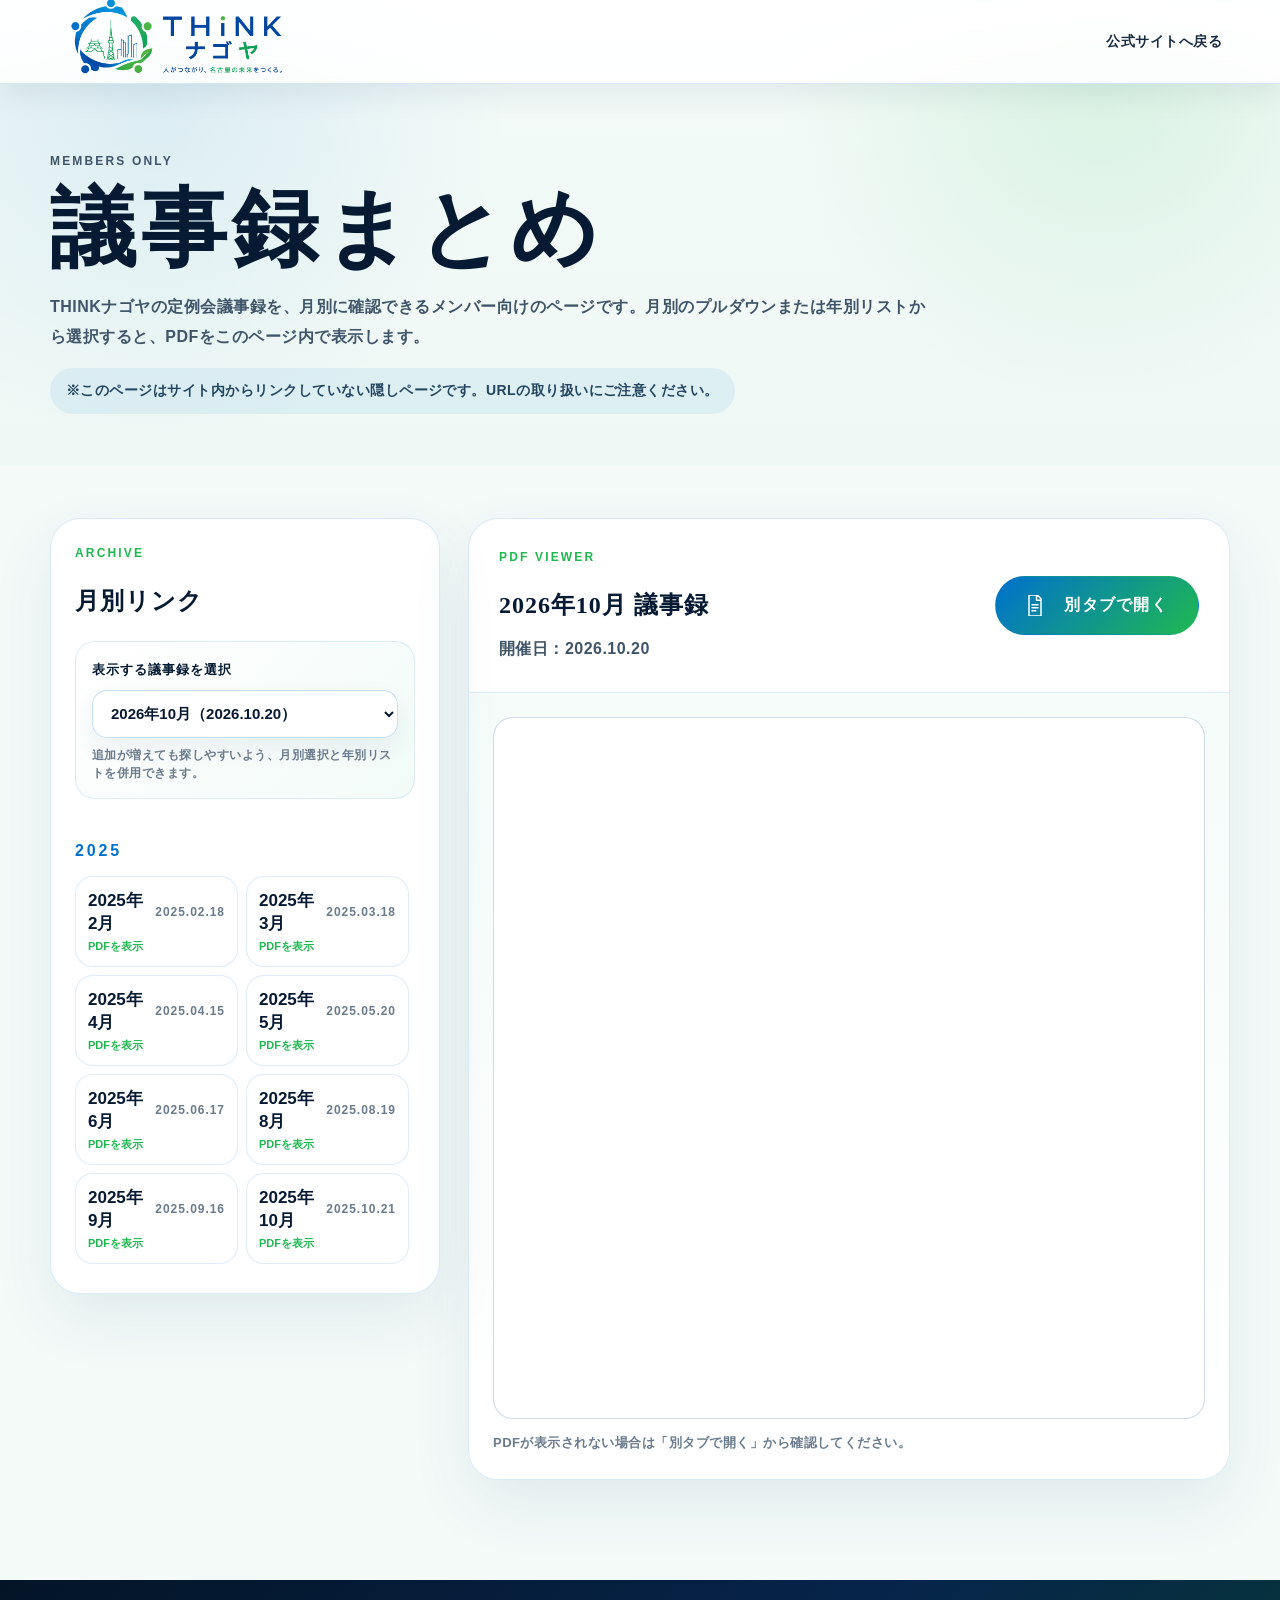
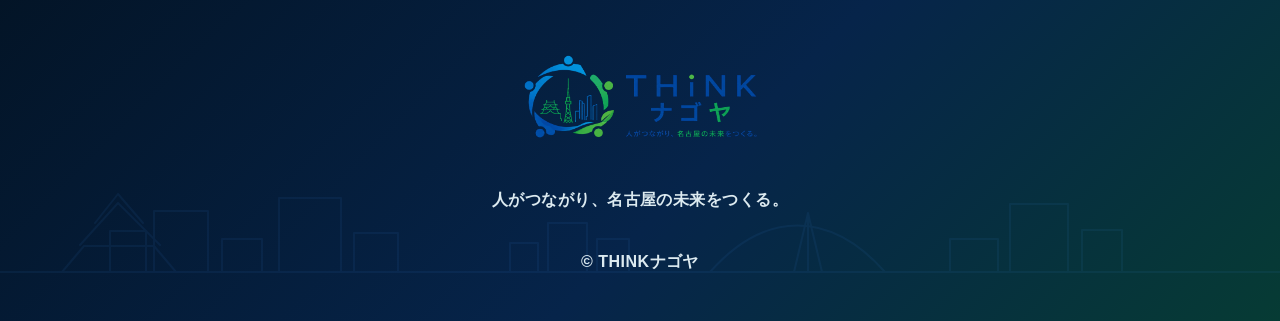
==== commit f5b6ce54: "Add files via upload" ====
--- a/members-minutes.html
+++ b/members-minutes.html
@@ -108,9 +108,17 @@
   <span class="minutes-card__month">2026年7月</span>
   <span class="minutes-card__date">2026.07.21</span>
   <span class="minutes-card__cue">PDFを表示</span>
-</button><button class="minutes-card is-active" type="button" data-pdf="assets/docs/minutes/2026-08-think-nagoya-minutes.pdf" data-title="2026年8月" data-date="2026.08.18">
+</button><button class="minutes-card" type="button" data-pdf="assets/docs/minutes/2026-08-think-nagoya-minutes.pdf" data-title="2026年8月" data-date="2026.08.18">
   <span class="minutes-card__month">2026年8月</span>
   <span class="minutes-card__date">2026.08.18</span>
+  <span class="minutes-card__cue">PDFを表示</span>
+</button><button class="minutes-card" type="button" data-pdf="assets/docs/minutes/2026-09-think-nagoya-minutes.pdf" data-title="2026年9月" data-date="2026.09.15">
+  <span class="minutes-card__month">2026年9月</span>
+  <span class="minutes-card__date">2026.09.15</span>
+  <span class="minutes-card__cue">PDFを表示</span>
+</button><button class="minutes-card is-active" type="button" data-pdf="assets/docs/minutes/2026-10-think-nagoya-minutes.pdf" data-title="2026年10月" data-date="2026.10.20">
+  <span class="minutes-card__month">2026年10月</span>
+  <span class="minutes-card__date">2026.10.20</span>
   <span class="minutes-card__cue">PDFを表示</span>
 </button></div></div>
         </aside>
@@ -119,13 +127,13 @@
           <div class="minutes-reader__head">
             <div>
               <p class="section-kicker">PDF VIEWER</p>
-              <h2 id="minutes-current-title">2026年8月 議事録</h2>
-              <p id="minutes-current-date">開催日：2026.08.18</p>
+              <h2 id="minutes-current-title">2026年10月 議事録</h2>
+              <p id="minutes-current-date">開催日：2026.10.20</p>
             </div>
-            <a class="btn btn-navy btn-pdf" id="minutes-open-pdf" href="assets/docs/minutes/2026-08-think-nagoya-minutes.pdf" target="_blank" rel="noopener">別タブで開く</a>
+            <a class="btn btn-navy btn-pdf" id="minutes-open-pdf" href="assets/docs/minutes/2026-10-think-nagoya-minutes.pdf" target="_blank" rel="noopener">別タブで開く</a>
           </div>
           <div class="minutes-pdf-frame">
-            <iframe id="minutes-pdf" src="assets/docs/minutes/2026-08-think-nagoya-minutes.pdf#toolbar=1&navpanes=0&view=FitH" title="2026年8月 議事録PDF" loading="lazy"></iframe>
+            <iframe id="minutes-pdf" src="assets/docs/minutes/2026-10-think-nagoya-minutes.pdf#toolbar=1&navpanes=0&view=FitH" title="2026年10月 議事録PDF" loading="lazy"></iframe>
             <p class="minutes-pdf-frame__fallback">PDFが表示されない場合は「別タブで開く」から確認してください。</p>
           </div>
         </section>
